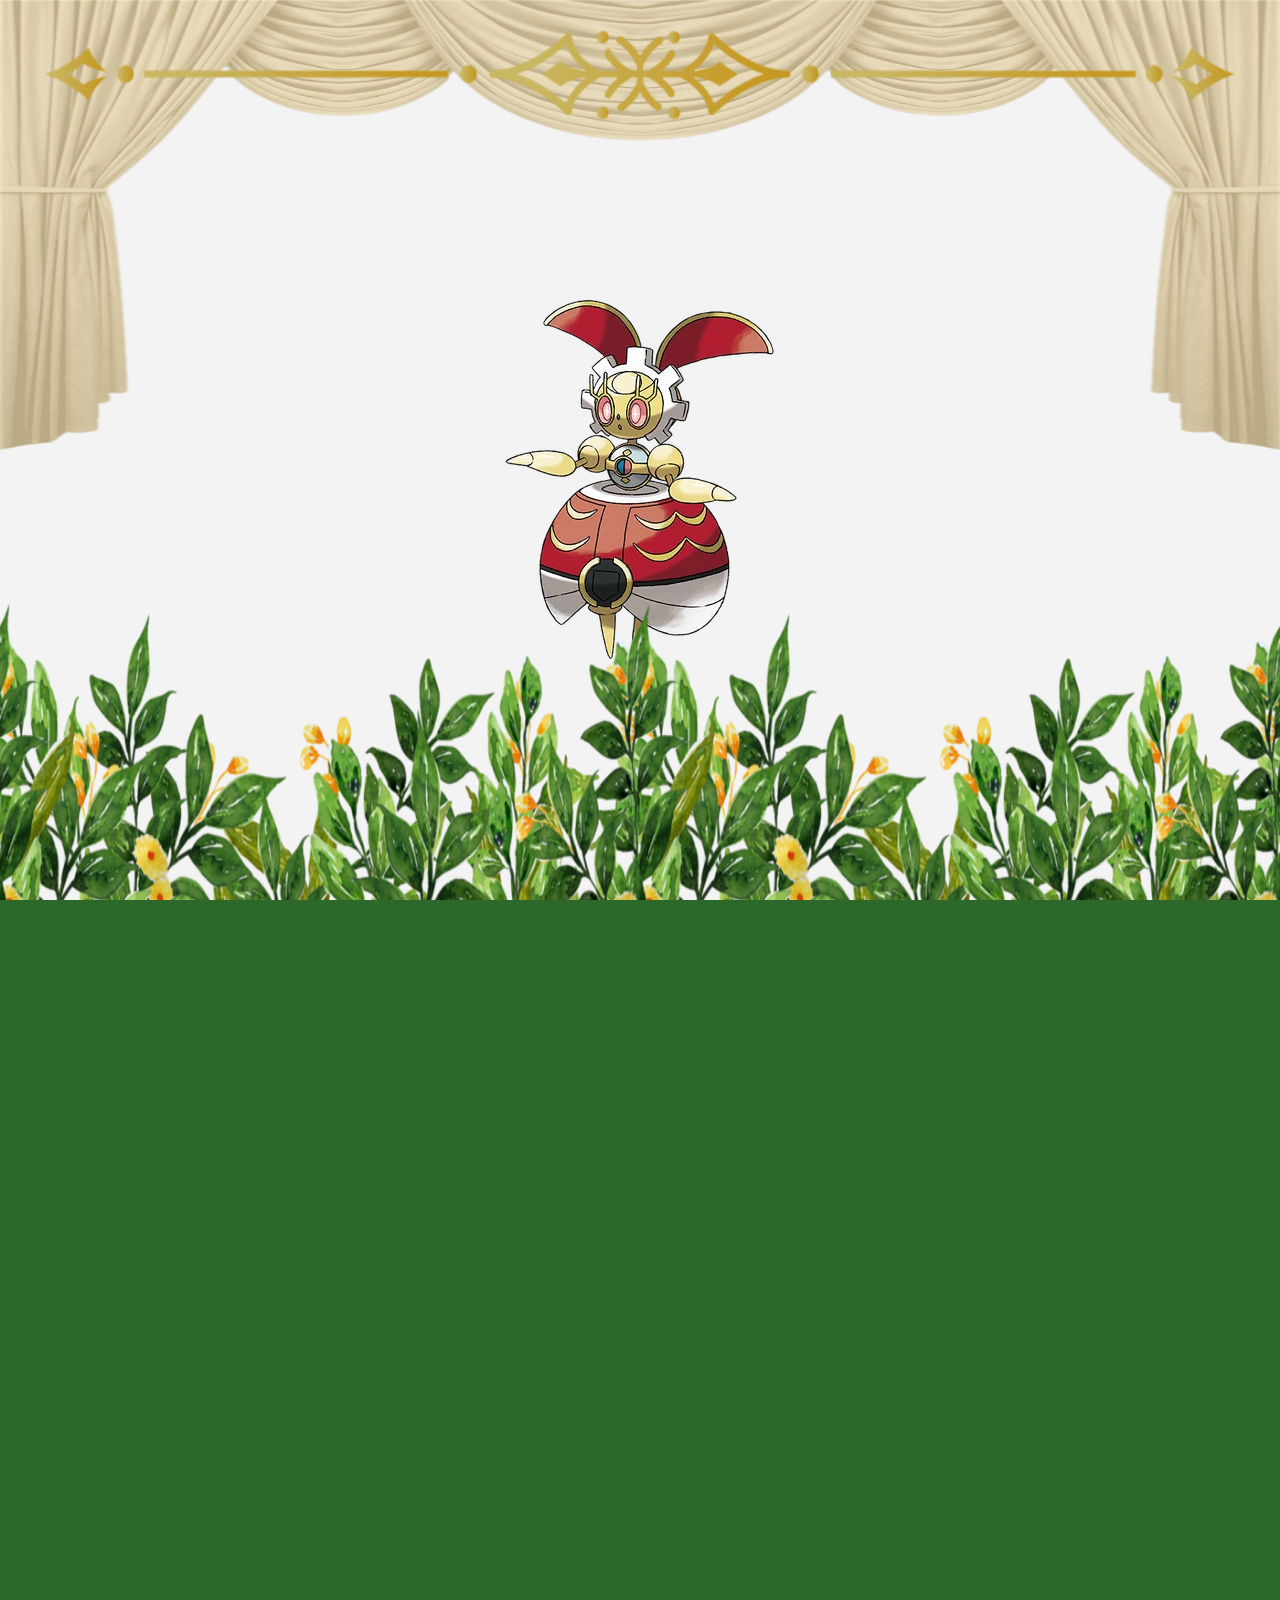
==== index.html @ a0d3b62e "Add files via upload" ====
<!DOCTYPE html>
<html lang="es">
 
<head>
    <meta charset="UTF-8">
    <meta name="viewport" content="width=device-width, initial-scale=1.0">
    <title>Parallax</title>
    <style>
        body {
            margin: 0;
            background-color: #f3f3f3;
        }
 
        img {
            display: block;
            margin-left: auto;
            margin-right: auto;
        }
 
        #parallax-container {
            position: relative;
            height: 100vh;
            /* Ocupa el 100% de la altura de la ventana */
            overflow: hidden;
            /* Oculta el desbordamiento */
        }
 
        #layer1 {
            /*Debe de tenerlo cada imagen*/position: absolute;
            z-index: 1;
            /* El más bajo el del fondo*/
            background-image: url('ImG/Garden.webp');
            top: 0;
            left: 0;
            width: 100%;
            height: 100%;
            background-size: cover;
            background-position: center;
            background-repeat: no-repeat;
        }
 
       
        #layer2 {
            position: absolute;
            /*Debe de tenerlo cada imagen para ver el órden de las capas*/z-index: 3;
            /* Medio */
            top: 0;
            margin-top: 300px;
            left: 0;
            width: 100%;
            height: 100%;
        }
 
       
        #layer3 {
            position: absolute;
            /* El más alto */
            z-index: 4;
            top: 0;
            left: 0;
            width: 100%;
            height: 100%;
        }
 
       
        #layer4 {
            position: absolute;
            z-index: 5;
            /* El más alto */
            margin-top: -150px;
            top: 0;
            left: 0;
            width: 100%;
            height: 100%;
        }

        #layer5 {
            position: absolute;
            /* El más bajo */
            z-index: 6;
            margin-top: 500px;
            top: 100px;
            left: 0;
            width: 100%;
            height: 100%;
        }
 
        .completo {
            width: 100%;
            height: 50%;
        }
 
        /* --- Contenido (Debajo del Parallax) --- */
        .contenido {
            padding: 50px 20px;
            background-color: #2c6829;
            text-align: center;
            min-height: 1000px;
        }
    </style>
</head>
 
<body>
 
    <div id="parallax-container">
 
        <div id="layer1"></div>
 
        <div id="layer2">
            <img src="Img/Magearna_Original_Forme.webp">
        </div>
 
        <div id="layer3">
            <img class="completo" src="Img/8ac13583852c88b4490f2cc6f56d65aa.png">
        </div>
 
        <div id="layer4">
            <img class="completo" src="Img/gold-frame-page-divider-free-png.webp">
        </div>

        <div id="layer5">
            <img class="completo" src="Img/botanical-leaf-and-flower-watercolor-frame-border-png.png">
        </div>
 
    </div>
 
    <section class="contenido">
       
    </section>
 
    <script>
       
        document.addEventListener('DOMContentLoaded', function () {
           
            const container = document.getElementById('parallax-container');
            const layer1 = document.getElementById('layer1');
            const layer2 = document.getElementById('layer2');
            const layer3 = document.getElementById('layer3');
            const layer4 = document.getElementById('layer4');
            const layer5 = document.getElementById('layer5');
 
            //Definimos las velocidades de desplazamiento
            const speed1 = -0.1; // El fondo se mueve más rápido
            const speed2 = 0.2;
            const speed3 = -0.8; // El frente se mueve más lento
            const speed4 = -0.8; // El frente se mueve más lento
            const speed5 = 0.2; // El frente se mueve más lento
 
             function updateParallax() {
                // Es para que obtengamos la posición de scroll del elemento contenedor (respecto al top de la ventana)
                const scrollOffset = container.getBoundingClientRect().top;
 
                // Multiplicamos el desplazamiento por la velocidad de cada capa
 
                layer1.style.transform = `translate3d(0, ${scrollOffset * speed1}px, 0)`;
 
                layer2.style.transform = `translate3d(0, ${scrollOffset * speed2}px, 0)`;
 
                layer3.style.transform = `translate3d(0, ${scrollOffset * speed3}px, 0)`;
 
                layer4.style.transform = `translate3d(0, ${scrollOffset * speed4}px, 0)`;

                layer5.style.transform = `translate3d(0, ${scrollOffset * speed5}px, 0)`;
 
            }
 
            //Agregamos el listener para el evento
           window.addEventListener('scroll', updateParallax);
 
           
            updateParallax();
        });
    </script>
</body>
 
</html>
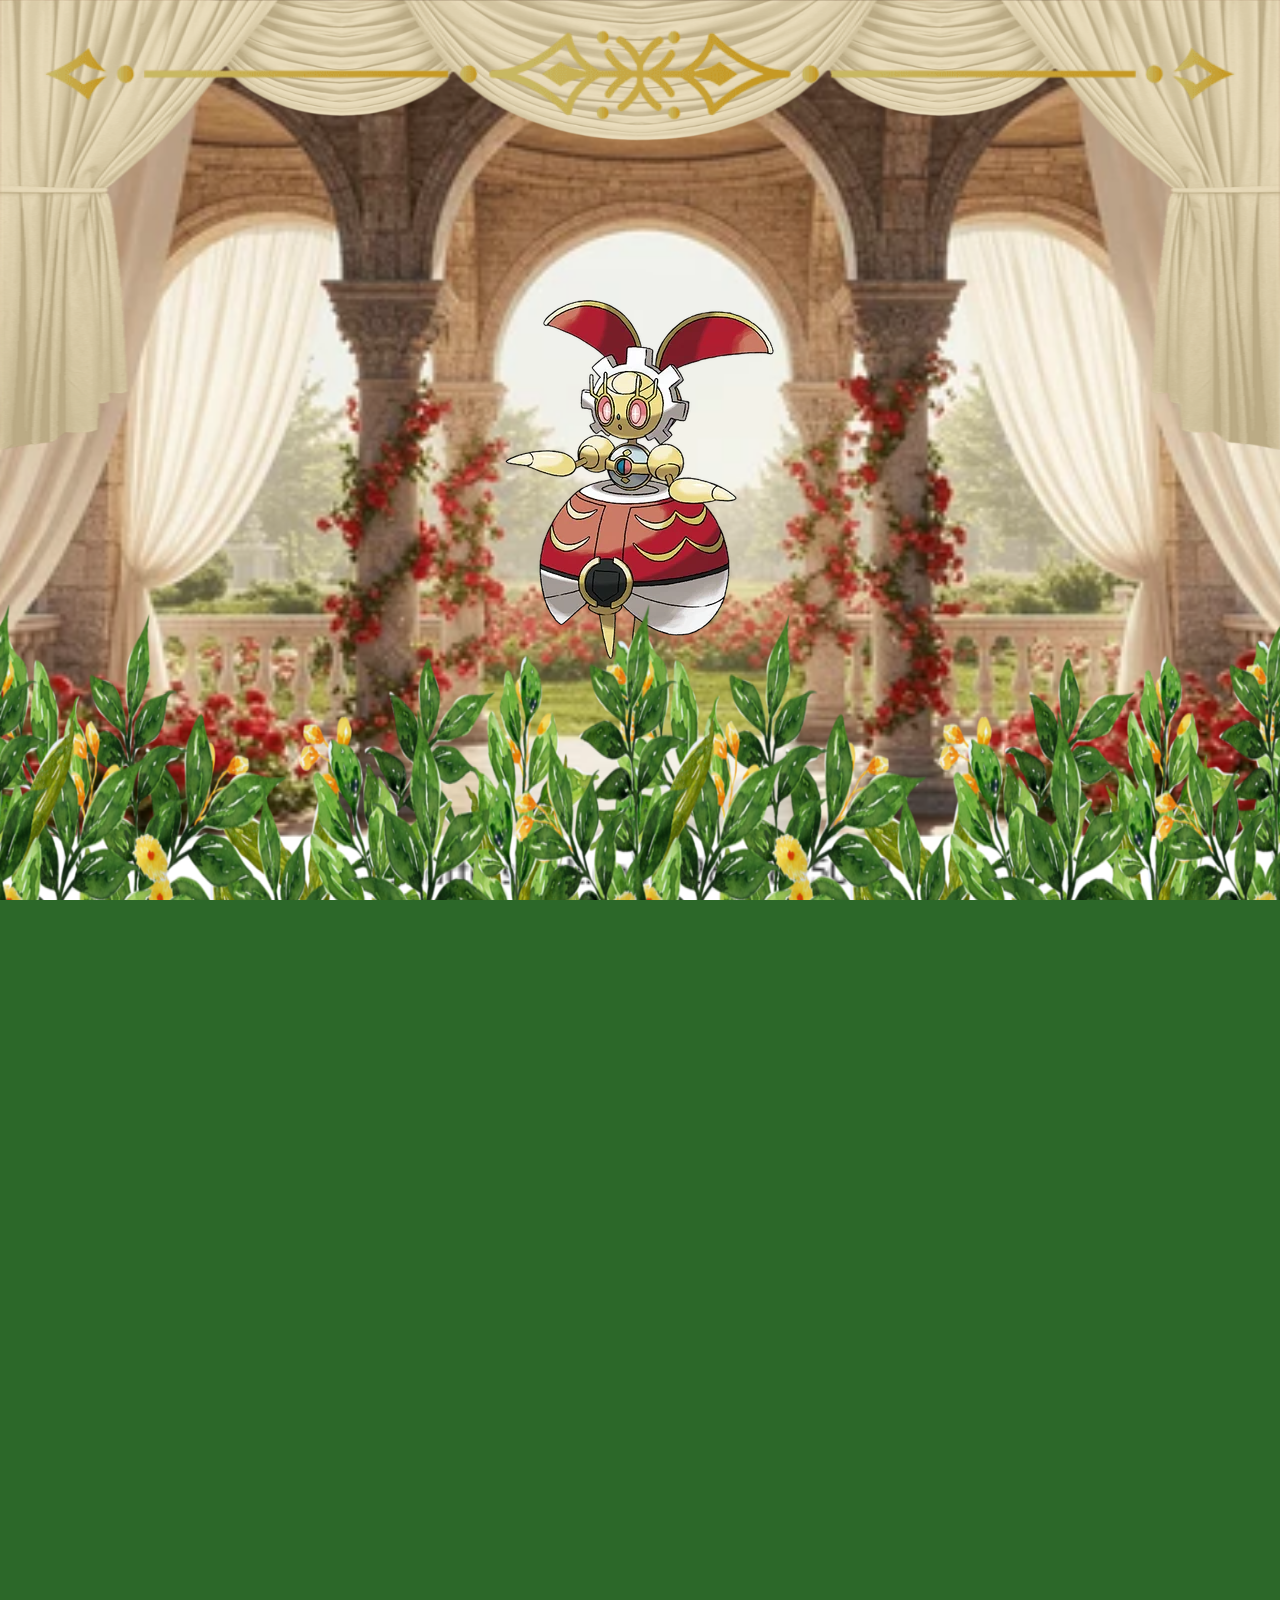
==== commit 0d34a5ac: "Add files via upload" ====
--- a/index.html
+++ b/index.html
@@ -29,7 +29,7 @@
             /*Debe de tenerlo cada imagen*/position: absolute;
             z-index: 1;
             /* El más bajo el del fondo*/
-            background-image: url('ImG/Garden.webp');
+            background-image: url('Img/Garden.webp');
             top: 0;
             left: 0;
             width: 100%;
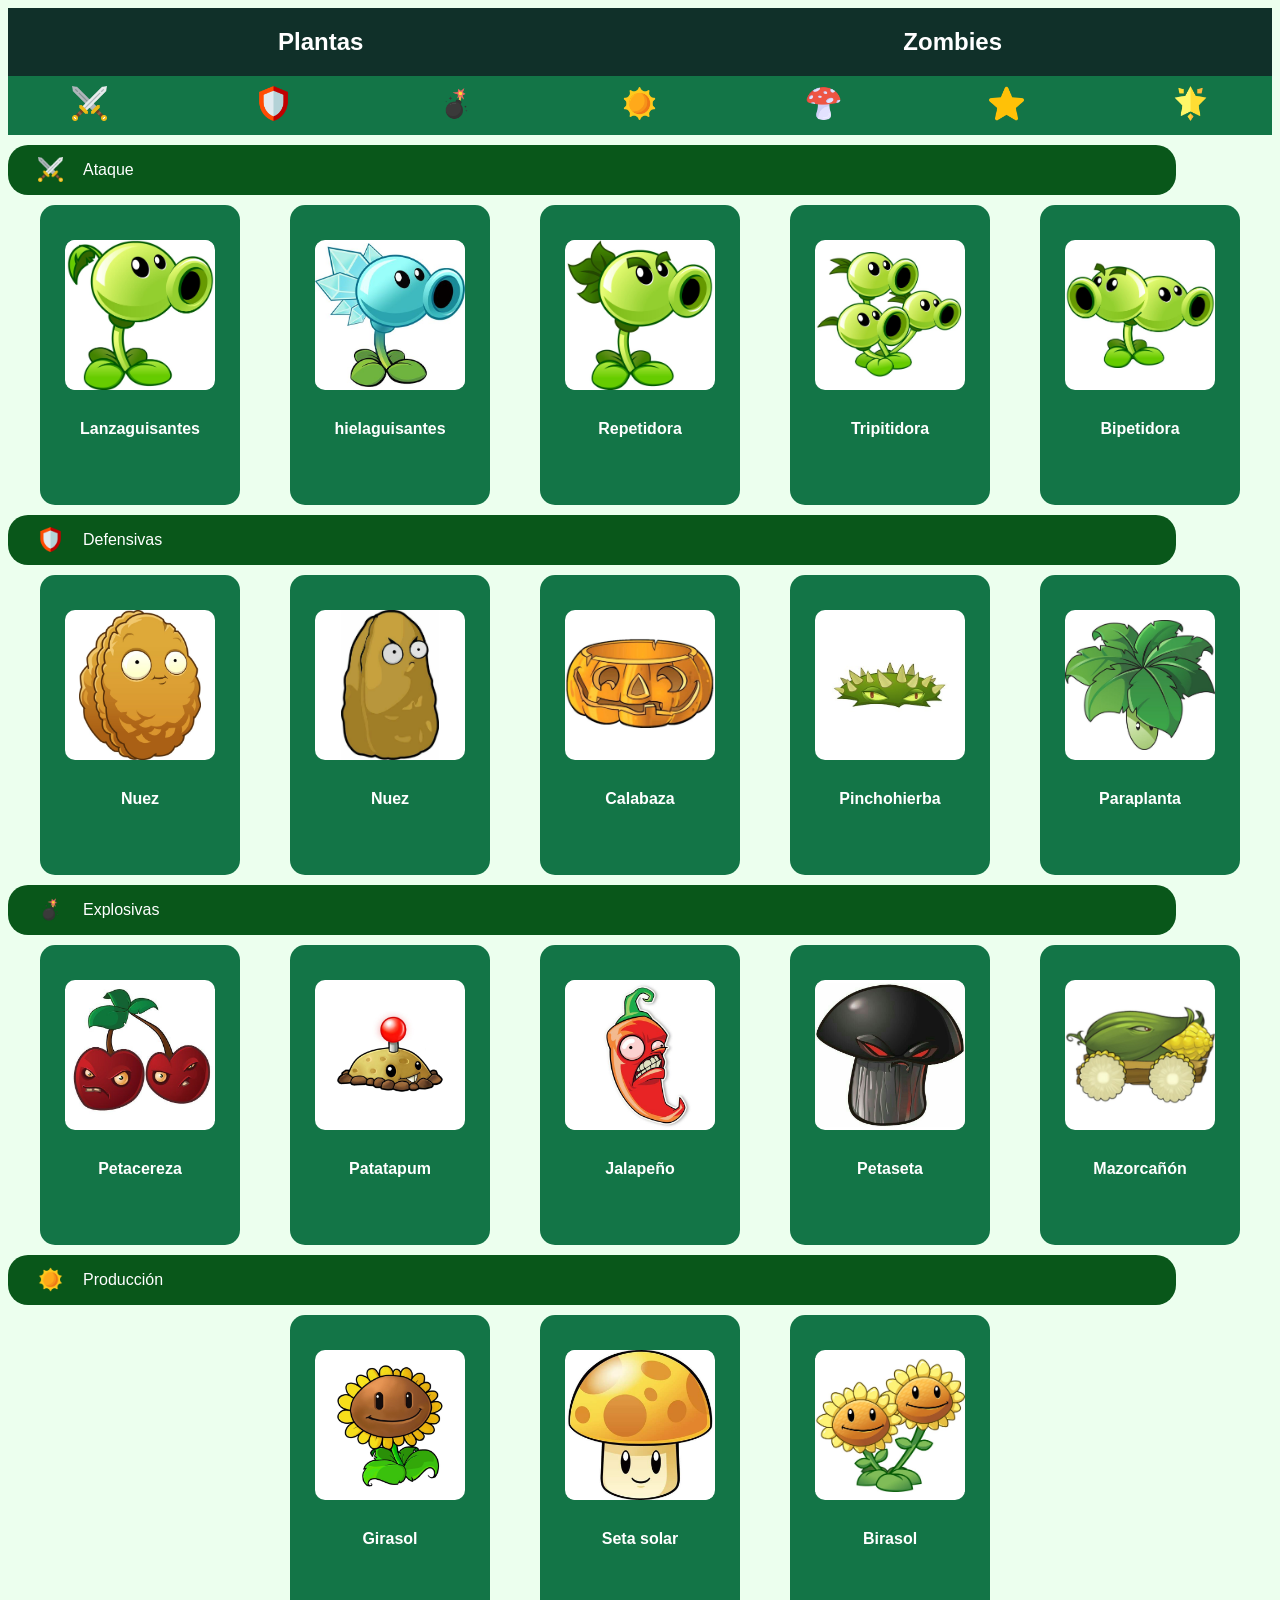
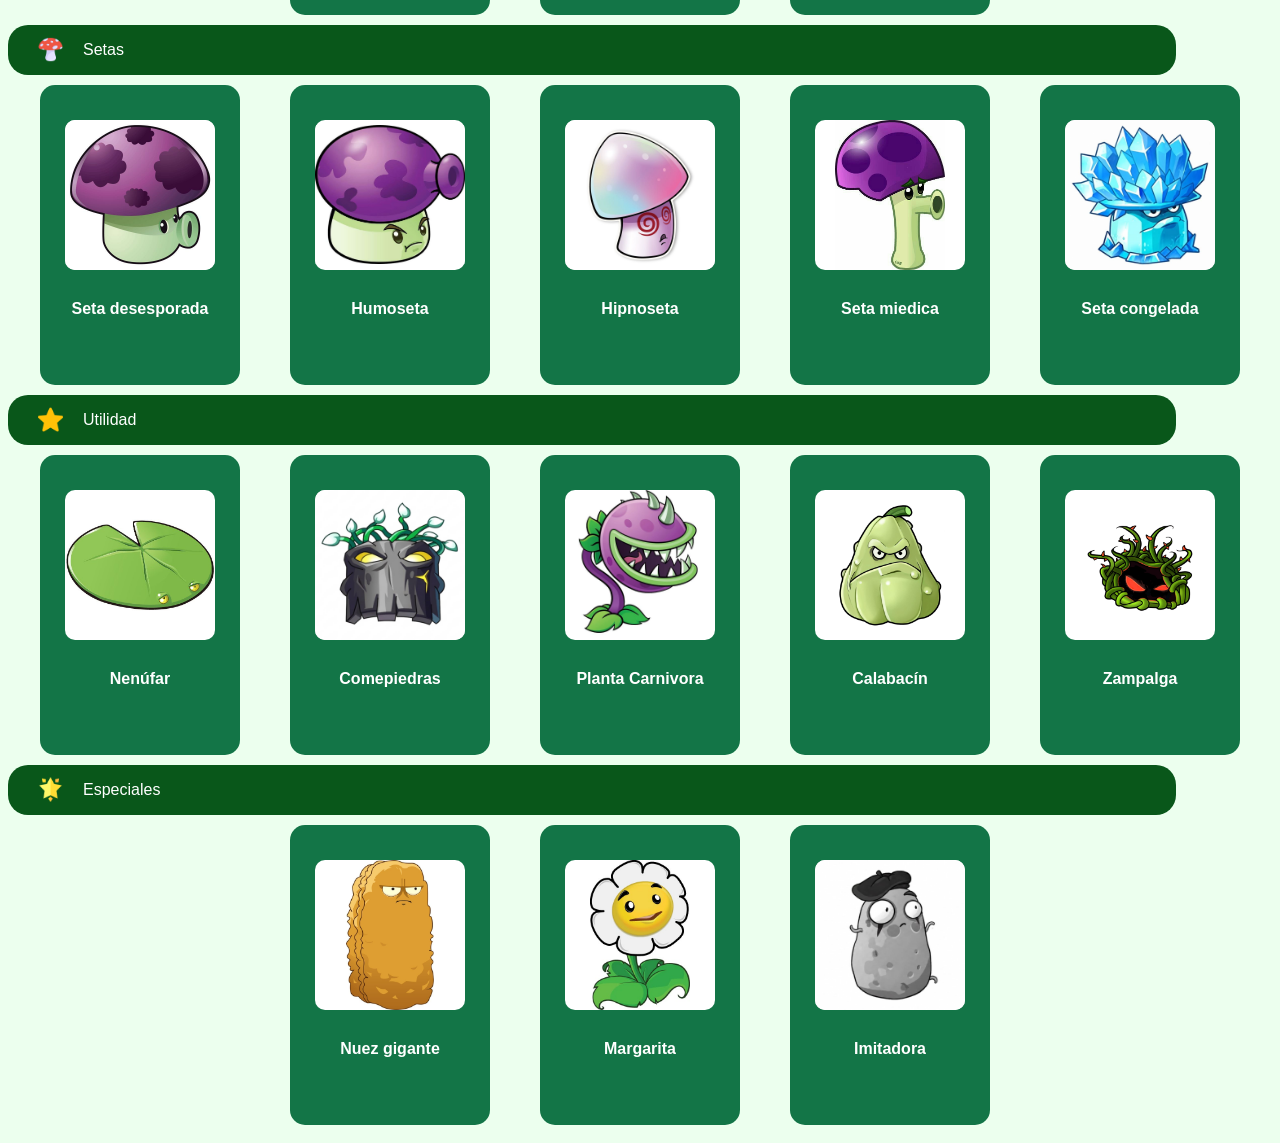
==== commit 3bdc9a98: "Add files via upload" ====
--- a/index.html
+++ b/index.html
@@ -1,176 +1,226 @@
+
 <!DOCTYPE html>
-<html lang="es">
- 
+<html lang="en">
 <head>
     <meta charset="UTF-8">
     <meta name="viewport" content="width=device-width, initial-scale=1.0">
-    <title>Parallax</title>
-    <style>
-        body {
-            margin: 0;
-            background-color: #f3f3f3;
-        }
- 
-        img {
-            display: block;
-            margin-left: auto;
-            margin-right: auto;
-        }
- 
-        #parallax-container {
-            position: relative;
-            height: 100vh;
-            /* Ocupa el 100% de la altura de la ventana */
-            overflow: hidden;
-            /* Oculta el desbordamiento */
-        }
- 
-        #layer1 {
-            /*Debe de tenerlo cada imagen*/position: absolute;
-            z-index: 1;
-            /* El más bajo el del fondo*/
-            background-image: url('Img/Garden.webp');
-            top: 0;
-            left: 0;
-            width: 100%;
-            height: 100%;
-            background-size: cover;
-            background-position: center;
-            background-repeat: no-repeat;
-        }
- 
-       
-        #layer2 {
-            position: absolute;
-            /*Debe de tenerlo cada imagen para ver el órden de las capas*/z-index: 3;
-            /* Medio */
-            top: 0;
-            margin-top: 300px;
-            left: 0;
-            width: 100%;
-            height: 100%;
-        }
- 
-       
-        #layer3 {
-            position: absolute;
-            /* El más alto */
-            z-index: 4;
-            top: 0;
-            left: 0;
-            width: 100%;
-            height: 100%;
-        }
- 
-       
-        #layer4 {
-            position: absolute;
-            z-index: 5;
-            /* El más alto */
-            margin-top: -150px;
-            top: 0;
-            left: 0;
-            width: 100%;
-            height: 100%;
-        }
-
-        #layer5 {
-            position: absolute;
-            /* El más bajo */
-            z-index: 6;
-            margin-top: 500px;
-            top: 100px;
-            left: 0;
-            width: 100%;
-            height: 100%;
-        }
- 
-        .completo {
-            width: 100%;
-            height: 50%;
-        }
- 
-        /* --- Contenido (Debajo del Parallax) --- */
-        .contenido {
-            padding: 50px 20px;
-            background-color: #2c6829;
-            text-align: center;
-            min-height: 1000px;
-        }
-    </style>
+    <link rel="stylesheet" href="style.css">
+    <title>plantas</title>
 </head>
- 
 <body>
- 
-    <div id="parallax-container">
- 
-        <div id="layer1"></div>
- 
-        <div id="layer2">
-            <img src="Img/Magearna_Original_Forme.webp">
-        </div>
- 
-        <div id="layer3">
-            <img class="completo" src="Img/8ac13583852c88b4490f2cc6f56d65aa.png">
-        </div>
- 
-        <div id="layer4">
-            <img class="completo" src="Img/gold-frame-page-divider-free-png.webp">
-        </div>
-
-        <div id="layer5">
-            <img class="completo" src="Img/botanical-leaf-and-flower-watercolor-frame-border-png.png">
-        </div>
- 
-    </div>
- 
-    <section class="contenido">
-       
-    </section>
- 
-    <script>
-       
-        document.addEventListener('DOMContentLoaded', function () {
-           
-            const container = document.getElementById('parallax-container');
-            const layer1 = document.getElementById('layer1');
-            const layer2 = document.getElementById('layer2');
-            const layer3 = document.getElementById('layer3');
-            const layer4 = document.getElementById('layer4');
-            const layer5 = document.getElementById('layer5');
- 
-            //Definimos las velocidades de desplazamiento
-            const speed1 = -0.1; // El fondo se mueve más rápido
-            const speed2 = 0.2;
-            const speed3 = -0.8; // El frente se mueve más lento
-            const speed4 = -0.8; // El frente se mueve más lento
-            const speed5 = 0.2; // El frente se mueve más lento
- 
-             function updateParallax() {
-                // Es para que obtengamos la posición de scroll del elemento contenedor (respecto al top de la ventana)
-                const scrollOffset = container.getBoundingClientRect().top;
- 
-                // Multiplicamos el desplazamiento por la velocidad de cada capa
- 
-                layer1.style.transform = `translate3d(0, ${scrollOffset * speed1}px, 0)`;
- 
-                layer2.style.transform = `translate3d(0, ${scrollOffset * speed2}px, 0)`;
- 
-                layer3.style.transform = `translate3d(0, ${scrollOffset * speed3}px, 0)`;
- 
-                layer4.style.transform = `translate3d(0, ${scrollOffset * speed4}px, 0)`;
-
-                layer5.style.transform = `translate3d(0, ${scrollOffset * speed5}px, 0)`;
- 
-            }
- 
-            //Agregamos el listener para el evento
-           window.addEventListener('scroll', updateParallax);
- 
-           
-            updateParallax();
-        });
-    </script>
+    
+    <main>
+        <div class="selector">
+            <a href="index.html"><h2>Plantas</h2> </a>
+            <a href="zombies.html"><h2>Zombies</h2></a>
+        </div>
+
+        <!-- Filtros -->
+        <div class="categorias">
+            <a href="#Ataque"><img src="/imagenes/iconos/espadas.png" alt="Ataque"></a>
+            <a href="#Defensivas"><img src="/imagenes/iconos/escudo.png" alt="Defensivas"></a>
+            <a href="#Explosivas"><img src="/imagenes/iconos/bomba.png" alt="Explosivas"></a>
+            <a href="#Produccion"><img src="/imagenes/iconos/sol.png" alt="Producción"></a>
+            <a href="#Setas"><img src="/imagenes/iconos/seta.png" alt="Setas"></a>
+            <a href="#Utilidad"><img src="/imagenes/iconos/estrella.png" alt="Utilidad"></a>
+            <a href="#Especiales"><img src="/imagenes/iconos/especiales.png" alt="Especiales"></a>
+        </div>
+
+        <div id="Ataque" class="encabezado">
+            <img src="/imagenes/iconos/espadas.png" alt="Ataque">
+            <p>Ataque</p>
+        </div>
+
+        <div class="contenedor-tarjetas">
+            <div class="tarjetas">
+                <article>
+                    <img src="/imagenes/Lanzaguisantes.jpg" alt="Lanzaguisantes">
+                    <h4>Lanzaguisantes</h4>
+                </article>
+                <article>
+                    <img src="/imagenes/Hielaguisantes.jpg" alt="">
+                    <h4>hielaguisantes</h4>
+                </article>
+                <article>
+                    <img src="/imagenes/Repetidora.jpg" alt="">
+                    <h4>Repetidora</h4>
+                </article>
+                <article>
+                    <img src="/imagenes/Tripitidora.jpg" alt="">
+                    <h4>Tripitidora</h4>
+                </article>
+                <article>
+                    <img src="/imagenes/Bipetidora.jpg" alt="">
+                    <h4>Bipetidora</h4>
+                </article>
+            </div>
+        </div>
+
+        <div id="Defensivas" class="encabezado">
+            <img src="/imagenes/iconos/escudo.png" alt="Defensa">
+            <p>Defensivas</p>
+        </div>
+
+        <div class="contenedor-tarjetas">
+            <div class="tarjetas">
+                <article>
+                    <img src="/imagenes/nuez.jpg" alt="Nuez">
+                    <h4>Nuez</h4>
+                </article>
+                <article>
+                    <img src="/imagenes/nuez-cascarabias.jpg" alt="Nuez Cáscara-rabias">
+                    <h4>Nuez</h4>
+                </article>
+                <article>
+                    <img src="/imagenes/calabaza.jpg" alt="Calabaza">
+                    <h4>Calabaza</h4>
+                </article>
+                <article>
+                    <img src="/imagenes/Pinchohierba.jpg" alt="Pinchohierba">
+                    <h4>Pinchohierba</h4>
+                </article>
+                <article>
+                    <img src="/imagenes/Paraplanta.jpg" alt="Paraplanta">
+                    <h4>Paraplanta</h4>
+                </article>
+            </div>
+        </div>
+
+        <div id="Explosivas" class="encabezado">
+            <img src="/imagenes/iconos/bomba.png" alt="Explosivas">
+            <p>Explosivas</p>
+        </div>
+
+        <div class="contenedor-tarjetas">
+            <div class="tarjetas">
+                <article>
+                    <img src="/imagenes/petacereza.jpg" alt="Petacereza">
+                    <h4>Petacereza</h4>
+                </article>
+                <article>
+                    <img src="/imagenes/patatapum.jpg" alt="Patatapum">
+                    <h4>Patatapum</h4>
+                </article>
+                <article>
+                    <img src="/imagenes/Jalapeño.jpg" alt="Jalapeño">
+                    <h4>Jalapeño</h4>
+                </article>
+                <article>
+                    <img src="/imagenes/petaseta.jpg" alt="Petaseta">
+                    <h4>Petaseta</h4>
+                </article>
+                <article>
+                    <img src="/imagenes/mazorcañon.jpg" alt="Mazorcañón">
+                    <h4>Mazorcañón</h4>
+                </article>
+            </div>
+        </div>
+
+        <div id="Produccion" class="encabezado">
+            <img src="/imagenes/iconos/sol.png" alt="Produccion">
+            <p>Producción</p>
+        </div>
+
+        <div class="contenedor-tarjetas">
+            <div class="tarjetas">
+                <article>
+                    <img src="/imagenes/Girasol.jpg" alt="Girasol">
+                    <h4>Girasol</h4>
+                </article>
+                <article>
+                    <img src="/imagenes/Seta solar.jpg" alt="Seta solar">
+                    <h4>Seta solar</h4>
+                </article>
+                <article>
+                    <img src="/imagenes/Birasol.jpg" alt="Birasol">
+                    <h4>Birasol</h4>
+                </article>
+            </div>
+        </div>
+
+        <div id="Setas" class="encabezado">
+            <img src="/imagenes/iconos/seta.png" alt="Setas">
+            <p>Setas</p>
+        </div>
+
+        <div class="contenedor-tarjetas">
+            <div class="tarjetas">
+                <article>
+                    <img src="/imagenes/setas/Seta desesporada.jpg" alt="Seta desesporada">
+                    <h4>Seta desesporada</h4>
+                </article>
+                <article>
+                    <img src="/imagenes/setas/humoseta.jpg" alt="Humoseta">
+                    <h4>Humoseta</h4>
+                </article>
+                <article>
+                    <img src="/imagenes/setas/hipnoseta.jpg" alt="Hipnoseta">
+                    <h4>Hipnoseta</h4>
+                </article>
+                <article>
+                    <img src="/imagenes/setas/seta miedica.jpg" alt="Seta miedica">
+                    <h4>Seta miedica</h4>
+                </article>
+                <article>
+                    <img src="/imagenes/setas/seta congelada.jpg" alt="Seta congelada">
+                    <h4>Seta congelada</h4>
+                </article>
+            </div>
+        </div>
+
+        <div id="Utilidad" class="encabezado">
+            <img src="/imagenes/iconos/estrella.png" alt="Utilidad">
+            <p>Utilidad</p>
+        </div>
+
+        <div class="contenedor-tarjetas">
+            <div class="tarjetas">
+                <article>
+                    <img src="/imagenes/Utilidad/Nenufar.jpg" alt="Nenúfar">
+                    <h4>Nenúfar</h4>
+                </article>
+                <article>
+                    <img src="/imagenes/Utilidad/Comepiedras.jpg" alt="Comepiedras">
+                    <h4>Comepiedras</h4>
+                </article>
+                <article>
+                    <img src="/imagenes/Utilidad/Planta carnívora_.jpg" alt="Planta carnivora">
+                    <h4>Planta Carnivora</h4>
+                </article>
+                <article>
+                    <img src="/imagenes/Utilidad/Calabacin.jpg" alt="Calabacín">
+                    <h4>Calabacín</h4>
+                </article>
+                <article>
+                    <img src="/imagenes/Utilidad/Zampalga.jpg" alt="Zampalga">
+                    <h4>Zampalga</h4>
+                </article>
+            </div>
+        </div>
+
+        <div id="Especiales" class="encabezado">
+            <img src="/imagenes/iconos/especiales.png" alt="Especiales">
+            <p>Especiales</p>
+        </div>
+
+        <div class="contenedor-tarjetas">
+            <div class="tarjetas">
+                <article>
+                    <img src="/imagenes/Especiales/Nuez Gigante.jpg" alt="Nuez gigante">
+                    <h4>Nuez gigante</h4>
+                </article>
+                <article>
+                    <img src="/imagenes/Especiales/Margarita.jpg" alt="Margarita">
+                    <h4>Margarita</h4>
+                </article>
+                <article>
+                    <img src="/imagenes/Especiales/Imitadora.jpg" alt="Imitadora">
+                    <h4>Imitadora</h4>
+                </article>
+            </div>
+        </div>
+
+    </main>
+    
 </body>
- 
-</html>+</html>
--- a/style.css
+++ b/style.css
@@ -0,0 +1,88 @@
+html {
+    scroll-behavior: smooth;
+}
+
+body {
+    background-color: #ecffee;
+    font-family: 'Segoe UI', Tahoma, Geneva, Verdana, sans-serif;
+}
+
+.selector {
+    background-color: #103029;
+    display: flex;
+    justify-content: space-around;
+    cursor: pointer;
+}
+
+.selector a {
+    text-decoration: none;
+    color: white;
+}
+
+
+.categorias {
+    background-color: #137547;
+    display: flex;
+    justify-content: space-around;
+    align-items: center;
+    gap: 20px;
+    margin-bottom: 10px;
+    
+}
+
+.categorias img {
+    width: 35px;
+    padding: 10px;
+}
+
+.encabezado {
+    background-color: #09571A;
+    color: white;
+    display: flex;
+    align-items: center;
+    width: 90%;
+    border-radius: 20px;
+    padding-left: 30px;
+    
+}
+
+.encabezado img {
+    width: 25px;
+    margin-right: 20px;
+}
+
+.tarjetas {
+    display: flex;
+    align-items: center;
+    justify-content: center;
+    gap: 50px;
+}
+
+.tarjetas article {
+    background-color: #137547;
+    margin: 10px 0;
+    padding: 35px 25px 35px 25px;
+    display: flex;
+    flex-direction: column;
+    align-items: center;
+    gap: 10px;
+    border-radius: 15px;
+    width: 150px;
+    height: 230px;
+
+}
+
+.tarjetas img {
+    width: 150px;
+    height: 150px;
+    background-color: white;
+    object-fit: contain;
+    border-radius: 10px;
+}
+
+.tarjetas h4 {
+    color: white;
+    text-align: center;
+    margin: 0;
+    margin-top: 20px;
+}
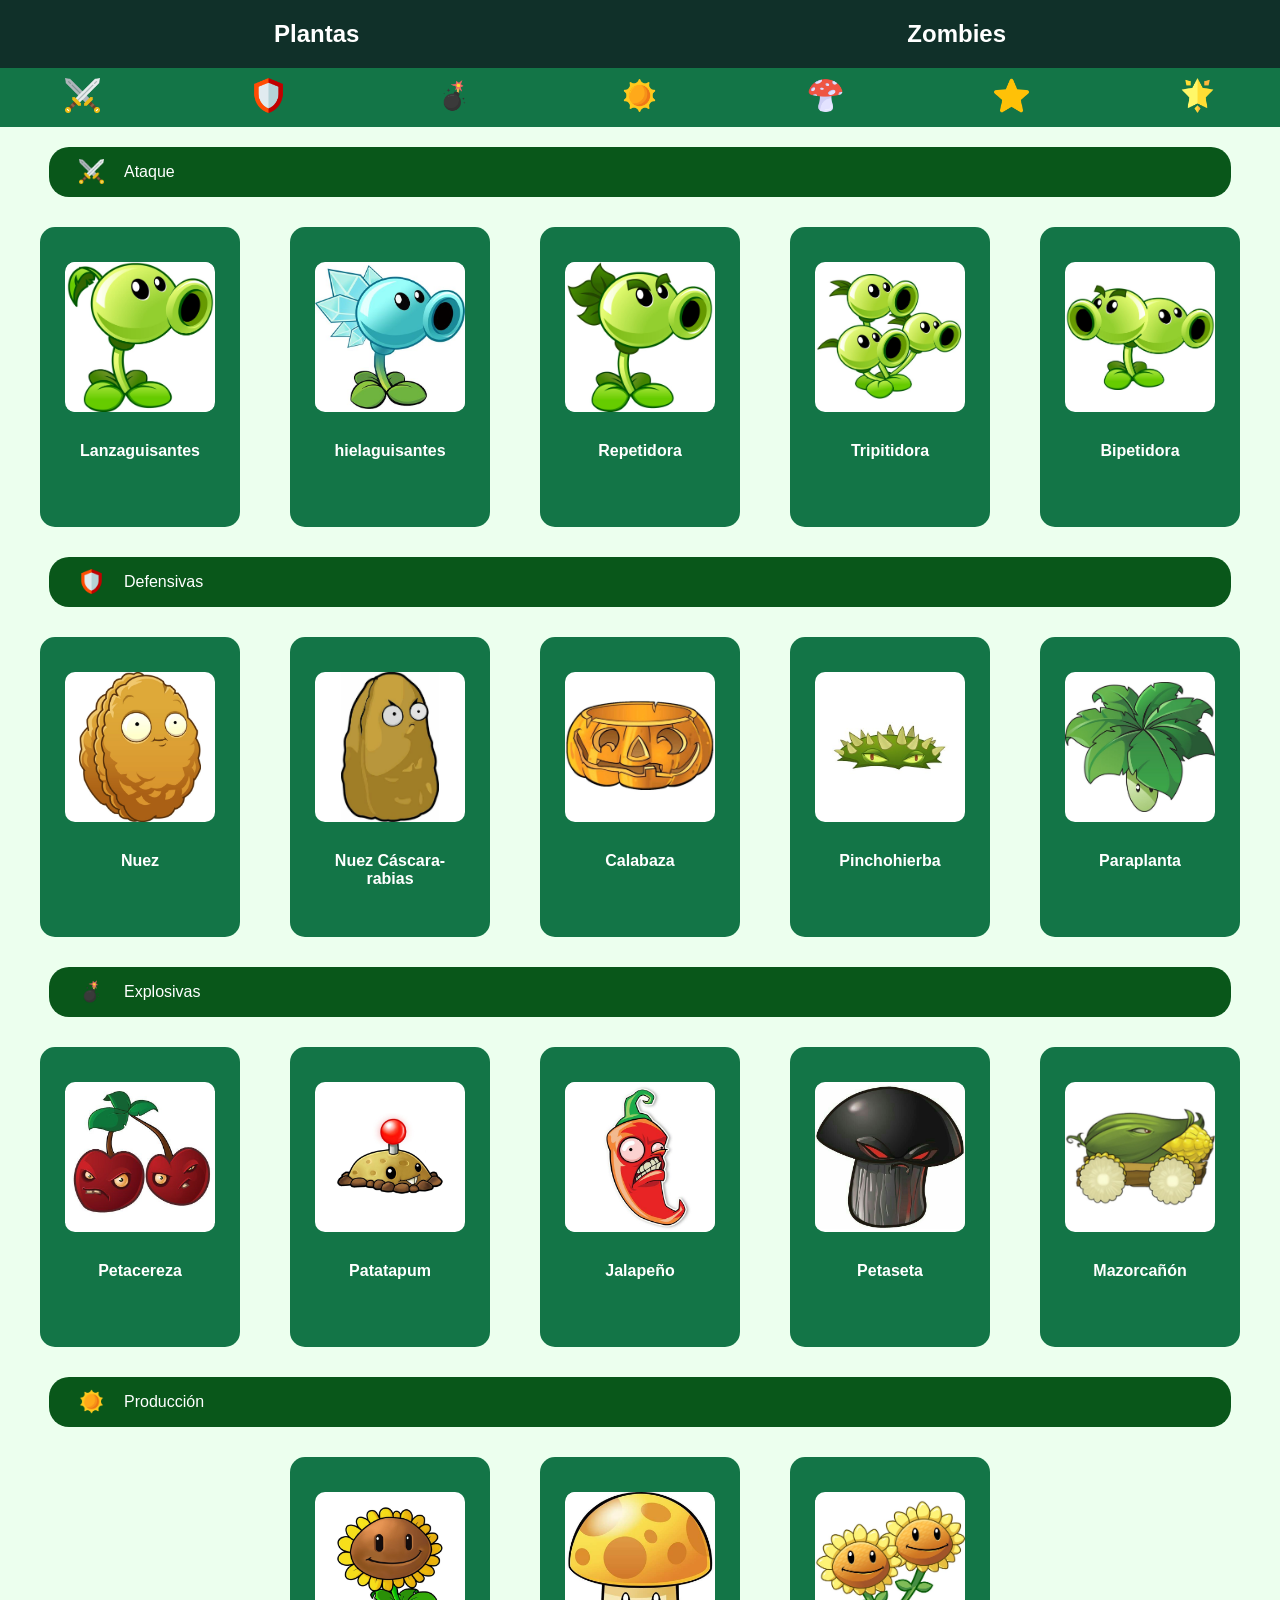
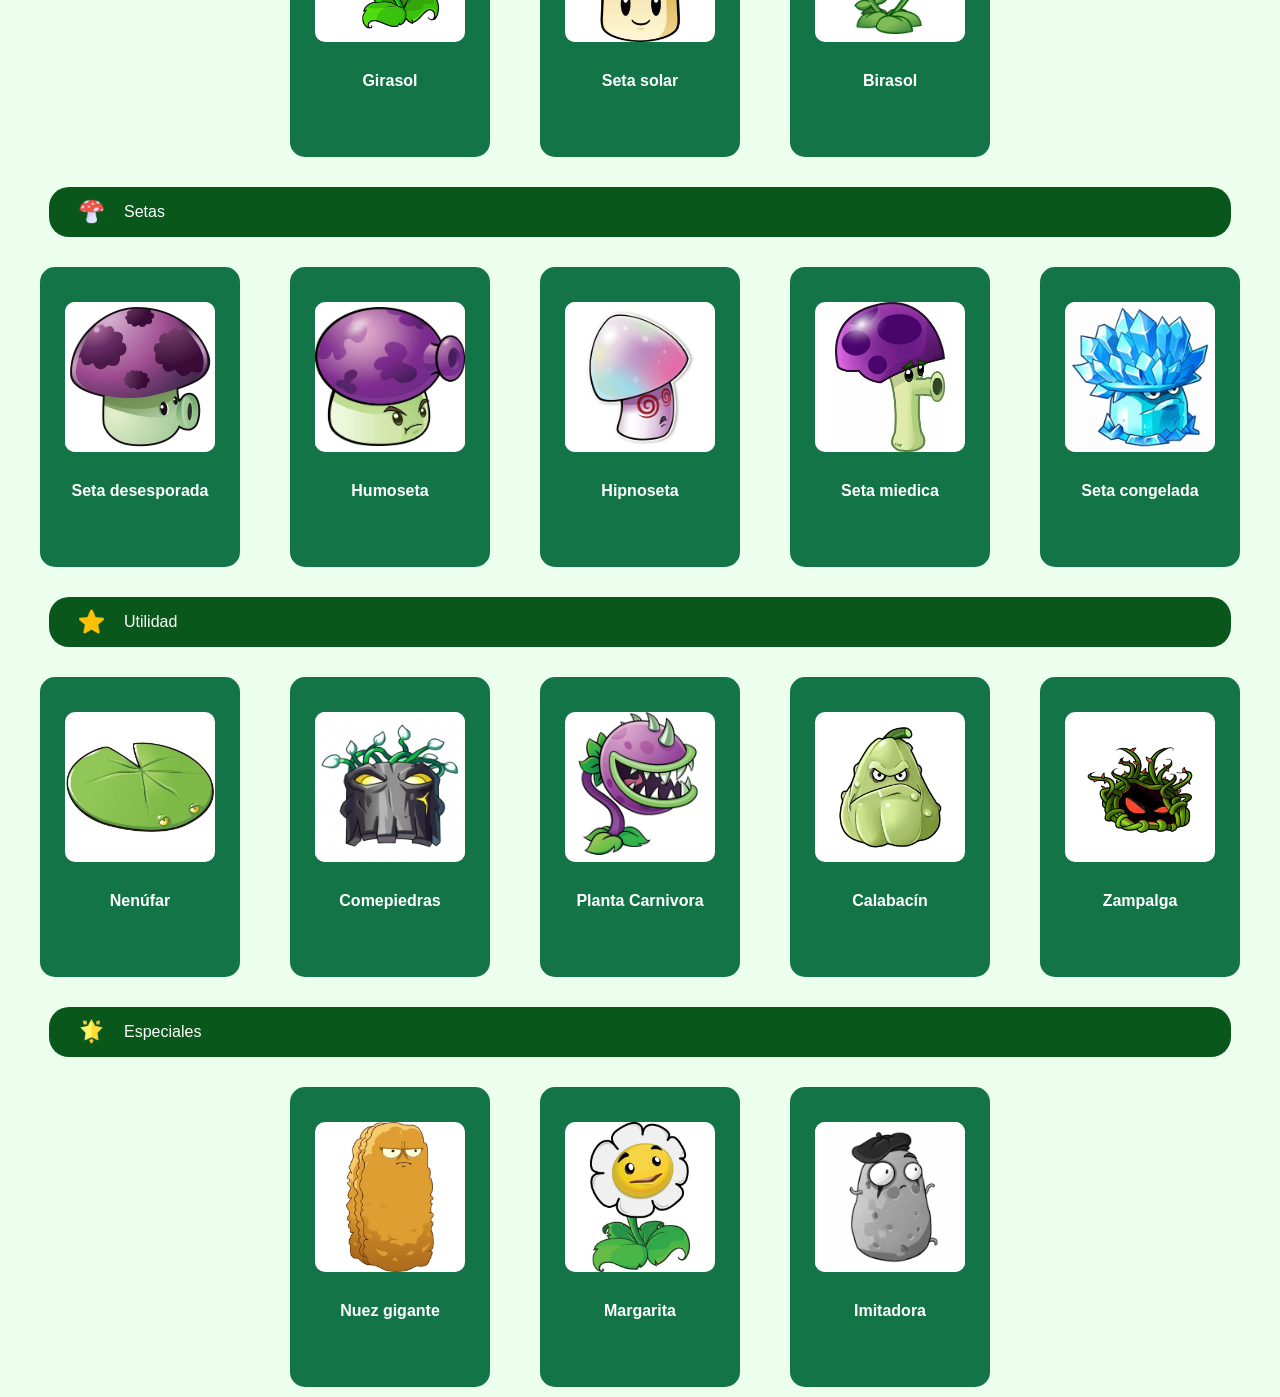
==== commit 95aa4782: "Add files via upload" ====
--- a/index.html
+++ b/index.html
@@ -17,17 +17,17 @@
 
         <!-- Filtros -->
         <div class="categorias">
-            <a href="#Ataque"><img src="/imagenes/iconos/espadas.png" alt="Ataque"></a>
-            <a href="#Defensivas"><img src="/imagenes/iconos/escudo.png" alt="Defensivas"></a>
-            <a href="#Explosivas"><img src="/imagenes/iconos/bomba.png" alt="Explosivas"></a>
-            <a href="#Produccion"><img src="/imagenes/iconos/sol.png" alt="Producción"></a>
-            <a href="#Setas"><img src="/imagenes/iconos/seta.png" alt="Setas"></a>
-            <a href="#Utilidad"><img src="/imagenes/iconos/estrella.png" alt="Utilidad"></a>
-            <a href="#Especiales"><img src="/imagenes/iconos/especiales.png" alt="Especiales"></a>
+            <a href="#Ataque"><img src="/imagenes/espadas.png" alt="Ataque"></a>
+            <a href="#Defensivas"><img src="/imagenes/escudo.png" alt="Defensivas"></a>
+            <a href="#Explosivas"><img src="/imagenes/bomba.png" alt="Explosivas"></a>
+            <a href="#Produccion"><img src="/imagenes/sol.png" alt="Producción"></a>
+            <a href="#Setas"><img src="/imagenes/seta.png" alt="Setas"></a>
+            <a href="#Utilidad"><img src="/imagenes/estrella.png" alt="Utilidad"></a>
+            <a href="#Especiales"><img src="/imagenes/especiales.png" alt="Especiales"></a>
         </div>
 
         <div id="Ataque" class="encabezado">
-            <img src="/imagenes/iconos/espadas.png" alt="Ataque">
+            <img src="/imagenes/espadas.png" alt="Ataque">
             <p>Ataque</p>
         </div>
 
@@ -38,26 +38,26 @@
                     <h4>Lanzaguisantes</h4>
                 </article>
                 <article>
-                    <img src="/imagenes/Hielaguisantes.jpg" alt="">
+                    <img src="/imagenes/Hielaguisantes.jpg" alt="hielaguisantes">
                     <h4>hielaguisantes</h4>
                 </article>
                 <article>
-                    <img src="/imagenes/Repetidora.jpg" alt="">
+                    <img src="/imagenes/Repetidora.jpg" alt="Repetidora">
                     <h4>Repetidora</h4>
                 </article>
                 <article>
-                    <img src="/imagenes/Tripitidora.jpg" alt="">
+                    <img src="/imagenes/Tripitidora.jpg" alt="Tripitidora">
                     <h4>Tripitidora</h4>
                 </article>
                 <article>
-                    <img src="/imagenes/Bipetidora.jpg" alt="">
+                    <img src="/imagenes/Bipetidora.jpg" alt="Bipetidora">
                     <h4>Bipetidora</h4>
                 </article>
             </div>
         </div>
 
         <div id="Defensivas" class="encabezado">
-            <img src="/imagenes/iconos/escudo.png" alt="Defensa">
+            <img src="/imagenes/escudo.png" alt="Defensa">
             <p>Defensivas</p>
         </div>
 
@@ -69,7 +69,7 @@
                 </article>
                 <article>
                     <img src="/imagenes/nuez-cascarabias.jpg" alt="Nuez Cáscara-rabias">
-                    <h4>Nuez</h4>
+                    <h4>Nuez Cáscara-rabias</h4>
                 </article>
                 <article>
                     <img src="/imagenes/calabaza.jpg" alt="Calabaza">
@@ -87,7 +87,7 @@
         </div>
 
         <div id="Explosivas" class="encabezado">
-            <img src="/imagenes/iconos/bomba.png" alt="Explosivas">
+            <img src="/imagenes/bomba.png" alt="Explosivas">
             <p>Explosivas</p>
         </div>
 
@@ -117,7 +117,7 @@
         </div>
 
         <div id="Produccion" class="encabezado">
-            <img src="/imagenes/iconos/sol.png" alt="Produccion">
+            <img src="/imagenes/sol.png" alt="Produccion">
             <p>Producción</p>
         </div>
 
@@ -139,82 +139,82 @@
         </div>
 
         <div id="Setas" class="encabezado">
-            <img src="/imagenes/iconos/seta.png" alt="Setas">
+            <img src="/imagenes/seta.png" alt="Setas">
             <p>Setas</p>
         </div>
 
         <div class="contenedor-tarjetas">
             <div class="tarjetas">
                 <article>
-                    <img src="/imagenes/setas/Seta desesporada.jpg" alt="Seta desesporada">
+                    <img src="/imagenes/Seta desesporada.jpg" alt="Seta desesporada">
                     <h4>Seta desesporada</h4>
                 </article>
                 <article>
-                    <img src="/imagenes/setas/humoseta.jpg" alt="Humoseta">
+                    <img src="/imagenes/humoseta.jpg" alt="Humoseta">
                     <h4>Humoseta</h4>
                 </article>
                 <article>
-                    <img src="/imagenes/setas/hipnoseta.jpg" alt="Hipnoseta">
+                    <img src="/imagenes/hipnoseta.jpg" alt="Hipnoseta">
                     <h4>Hipnoseta</h4>
                 </article>
                 <article>
-                    <img src="/imagenes/setas/seta miedica.jpg" alt="Seta miedica">
+                    <img src="/imagenes/seta miedica.jpg" alt="Seta miedica">
                     <h4>Seta miedica</h4>
                 </article>
                 <article>
-                    <img src="/imagenes/setas/seta congelada.jpg" alt="Seta congelada">
+                    <img src="/imagenes/seta congelada.jpg" alt="Seta congelada">
                     <h4>Seta congelada</h4>
                 </article>
             </div>
         </div>
 
         <div id="Utilidad" class="encabezado">
-            <img src="/imagenes/iconos/estrella.png" alt="Utilidad">
+            <img src="/imagenes/estrella.png" alt="Utilidad">
             <p>Utilidad</p>
         </div>
 
         <div class="contenedor-tarjetas">
             <div class="tarjetas">
                 <article>
-                    <img src="/imagenes/Utilidad/Nenufar.jpg" alt="Nenúfar">
+                    <img src="/imagenes/Nenufar.jpg" alt="Nenúfar">
                     <h4>Nenúfar</h4>
                 </article>
                 <article>
-                    <img src="/imagenes/Utilidad/Comepiedras.jpg" alt="Comepiedras">
+                    <img src="/imagenes/Comepiedras.jpg" alt="Comepiedras">
                     <h4>Comepiedras</h4>
                 </article>
                 <article>
-                    <img src="/imagenes/Utilidad/Planta carnívora_.jpg" alt="Planta carnivora">
+                    <img src="/imagenes/Planta carnívora_.jpg" alt="Planta carnivora">
                     <h4>Planta Carnivora</h4>
                 </article>
                 <article>
-                    <img src="/imagenes/Utilidad/Calabacin.jpg" alt="Calabacín">
+                    <img src="/imagenes/Calabacin.jpg" alt="Calabacín">
                     <h4>Calabacín</h4>
                 </article>
                 <article>
-                    <img src="/imagenes/Utilidad/Zampalga.jpg" alt="Zampalga">
+                    <img src="/imagenes/Zampalga.jpg" alt="Zampalga">
                     <h4>Zampalga</h4>
                 </article>
             </div>
         </div>
 
         <div id="Especiales" class="encabezado">
-            <img src="/imagenes/iconos/especiales.png" alt="Especiales">
+            <img src="/imagenes/especiales.png" alt="Especiales">
             <p>Especiales</p>
         </div>
 
         <div class="contenedor-tarjetas">
             <div class="tarjetas">
                 <article>
-                    <img src="/imagenes/Especiales/Nuez Gigante.jpg" alt="Nuez gigante">
+                    <img src="/imagenes/Nuez Gigante.jpg" alt="Nuez gigante">
                     <h4>Nuez gigante</h4>
                 </article>
                 <article>
-                    <img src="/imagenes/Especiales/Margarita.jpg" alt="Margarita">
+                    <img src="/imagenes/Margarita.jpg" alt="Margarita">
                     <h4>Margarita</h4>
                 </article>
                 <article>
-                    <img src="/imagenes/Especiales/Imitadora.jpg" alt="Imitadora">
+                    <img src="/imagenes/Imitadora.jpg" alt="Imitadora">
                     <h4>Imitadora</h4>
                 </article>
             </div>
--- a/style.css
+++ b/style.css
@@ -1,3 +1,6 @@
+
+
+
 html {
     scroll-behavior: smooth;
 }
@@ -5,7 +8,10 @@
 body {
     background-color: #ecffee;
     font-family: 'Segoe UI', Tahoma, Geneva, Verdana, sans-serif;
-}
+    margin: 0;
+}
+
+
 
 .selector {
     background-color: #103029;
@@ -20,6 +26,7 @@
 }
 
 
+
 .categorias {
     background-color: #137547;
     display: flex;
@@ -27,7 +34,6 @@
     align-items: center;
     gap: 20px;
     margin-bottom: 10px;
-    
 }
 
 .categorias img {
@@ -35,6 +41,8 @@
     padding: 10px;
 }
 
+
+
 .encabezado {
     background-color: #09571A;
     color: white;
@@ -43,7 +51,7 @@
     width: 90%;
     border-radius: 20px;
     padding-left: 30px;
-    
+    margin: 20px auto;
 }
 
 .encabezado img {
@@ -51,6 +59,8 @@
     margin-right: 20px;
 }
 
+
+
 .tarjetas {
     display: flex;
     align-items: center;
@@ -61,7 +71,7 @@
 .tarjetas article {
     background-color: #137547;
     margin: 10px 0;
-    padding: 35px 25px 35px 25px;
+    padding: 35px 25px;
     display: flex;
     flex-direction: column;
     align-items: center;
@@ -69,7 +79,6 @@
     border-radius: 15px;
     width: 150px;
     height: 230px;
-
 }
 
 .tarjetas img {
@@ -85,4 +94,196 @@
     text-align: center;
     margin: 0;
     margin-top: 20px;
-}+}
+
+
+
+
+@media (max-width: 500px) {
+
+  
+
+    .selector {
+        justify-content: space-around;
+        padding: 5px 0;
+    }
+
+    .selector h2 {
+        font-size: 16px;
+    }
+
+
+
+    .categorias {
+        justify-content: space-around;
+        gap: 5px;
+        padding: 5px 0;
+    }
+
+    .categorias img {
+        width: 30px;
+        padding: 5px;
+    }
+
+
+
+    .encabezado {
+        width: 90%;
+        box-sizing: border-box;
+        margin: 20px auto;
+        padding: 5px 12px;
+        border-radius: 10px;
+    }
+
+    .encabezado img {
+        width: 25px;
+        margin-right: 10px;
+    }
+
+    .encabezado p {
+        font-size: 18px;
+        font-weight: bold;
+    }
+
+  
+
+    .contenedor-tarjetas {
+        width: 100%;
+        overflow-x: auto;
+        overflow-y: hidden;
+        padding: 0 25px;
+        box-sizing: border-box;
+        scrollbar-width: none;
+    }
+
+    .contenedor-tarjetas::-webkit-scrollbar {
+        display: none;
+    }
+
+  
+
+    .tarjetas {
+        display: flex;
+        justify-content: flex-start;
+        align-items: stretch;
+        gap: 38px;
+        width: max-content;
+    }
+
+    .tarjetas article {
+        box-sizing: border-box;
+        flex: 0 0 156px;
+        width: 156px;
+        height: 201px;
+        padding: 11px;
+        margin: 0 0 10px;
+        gap: 8px;
+        border-radius: 12px;
+    }
+
+    .tarjetas img {
+        width: 100%;
+        height: 132px;
+    }
+
+    .tarjetas h4 {
+        font-size: 16px;
+        margin: 4px 0 0;
+    }
+}
+
+
+
+
+@media screen and (max-width: 768px) and (min-width: 501px) {
+
+  
+
+    .selector {
+        justify-content: space-around;
+        padding: 4px 0;
+    }
+
+    .selector h2 {
+        font-size: 14px;
+    }
+
+  
+
+    .categorias {
+        justify-content: space-around;
+        gap: 10px;
+        padding: 4px 0;
+    }
+
+    .categorias img {
+        width: 30px;
+        padding: 5px;
+    }
+
+   
+
+    .encabezado {
+        width: 90%;
+        box-sizing: border-box;
+        margin: 20px auto;
+        padding: 5px 12px;
+        border-radius: 10px;
+    }
+
+    .encabezado img {
+        width: 25px;
+        margin-right: 10px;
+    }
+
+    .encabezado p {
+        font-size: 16px;
+        font-weight: bold;
+    }
+
+
+
+    .contenedor-tarjetas {
+        width: 100%;
+        overflow-x: auto;
+        overflow-y: hidden;
+        padding: 0 7%;
+        box-sizing: border-box;
+        scrollbar-width: none;
+    }
+
+    .contenedor-tarjetas::-webkit-scrollbar {
+        display: none;
+    }
+
+  
+
+    .tarjetas {
+        display: flex;
+        justify-content: flex-start;
+        align-items: stretch;
+        gap: 17px;
+        width: max-content;
+    }
+
+    .tarjetas article {
+        box-sizing: border-box;
+        flex: 0 0 120px;
+        width: 120px;
+        height: 154px;
+        padding: 10px;
+        margin: 0 0 10px;
+        gap: 6px;
+        border-radius: 10px;
+    }
+
+    .tarjetas img {
+        width: 100px;
+        height: 100px;
+    }
+
+    .tarjetas h4 {
+        font-size: 12px;
+        margin: 0;
+    }
+}
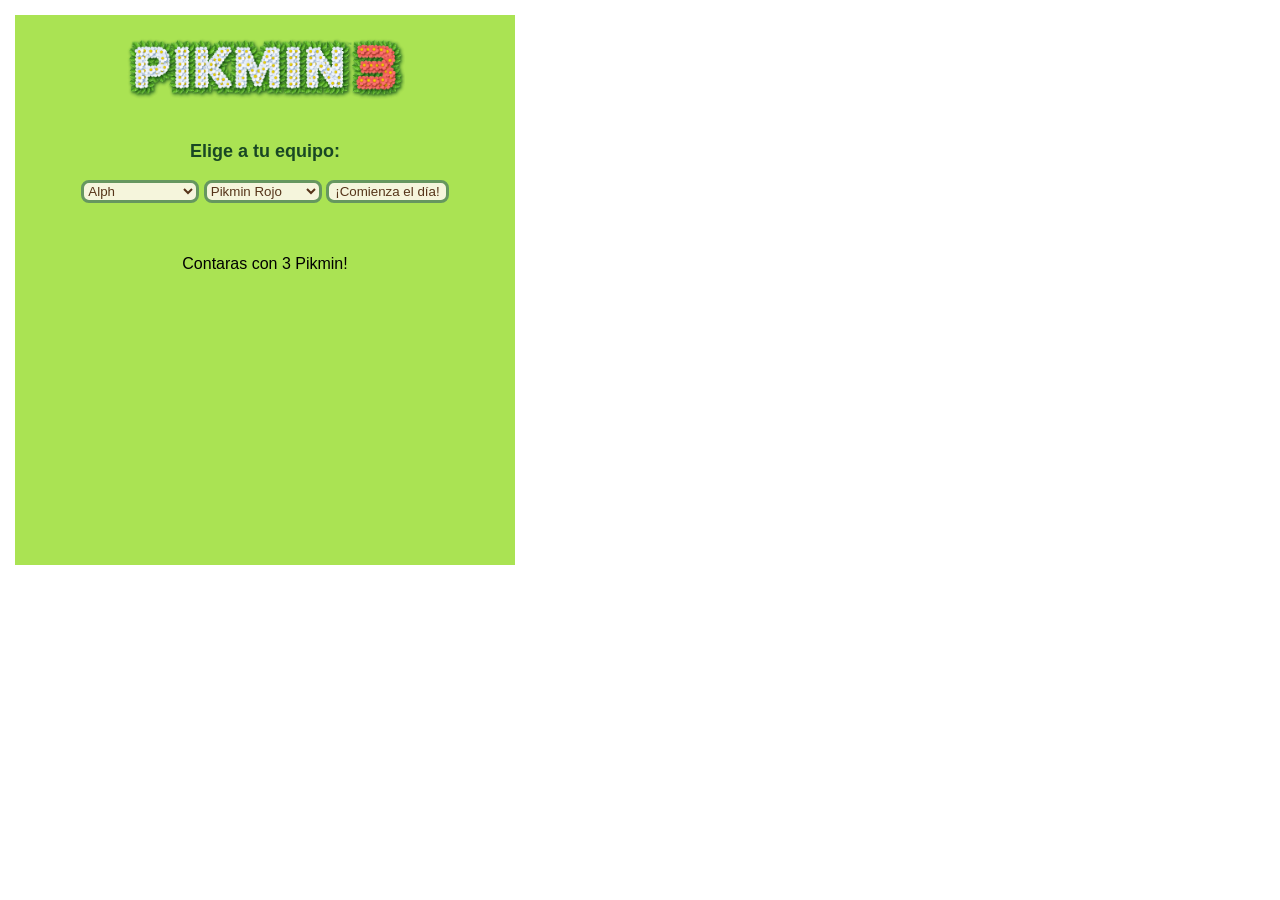
==== commit 167c110f: "Add files via upload" ====
--- a/index.html
+++ b/index.html
@@ -1,226 +1,172 @@
-
 <!DOCTYPE html>
 <html lang="en">
 <head>
     <meta charset="UTF-8">
     <meta name="viewport" content="width=device-width, initial-scale=1.0">
-    <link rel="stylesheet" href="style.css">
-    <title>plantas</title>
+    <title>PIKMIN</title>
+
+    <style>
+
+body{
+    text-align: center;
+    padding: 15px;
+    margin: 0;
+}
+
+main{
+    font-family: Verdana, Geneva, Tahoma, sans-serif;
+    background-color: rgb(170, 227, 83);
+    width: 500px;
+    height: 550px;
+}
+
+select{
+    background-color: beige;
+    border-radius: 5px;
+    border: 3px solid #66975f;
+    border-radius: 8px;
+    color: rgb(85, 52, 25);
+}
+
+button{
+    background-color: beige;
+    border-radius: 5px;
+    border: 3px solid #66975f;
+    border-radius: 8px;
+    color: rgb(85, 52, 25);
+}
+
+#Logo{
+    margin-top: 20px;
+    width: 280px;
+}
+
+#resultado{
+    font-size: 16px;
+    background-color: #f2fada;
+    width: 475px;
+    margin-left: 12.5px;
+    color: #324e34;
+}
+
+</style>
+
 </head>
+
 <body>
-    
+
     <main>
-        <div class="selector">
-            <a href="index.html"><h2>Plantas</h2> </a>
-            <a href="zombies.html"><h2>Zombies</h2></a>
-        </div>
 
-        <!-- Filtros -->
-        <div class="categorias">
-            <a href="#Ataque"><img src="/imagenes/espadas.png" alt="Ataque"></a>
-            <a href="#Defensivas"><img src="/imagenes/escudo.png" alt="Defensivas"></a>
-            <a href="#Explosivas"><img src="/imagenes/bomba.png" alt="Explosivas"></a>
-            <a href="#Produccion"><img src="/imagenes/sol.png" alt="Producción"></a>
-            <a href="#Setas"><img src="/imagenes/seta.png" alt="Setas"></a>
-            <a href="#Utilidad"><img src="/imagenes/estrella.png" alt="Utilidad"></a>
-            <a href="#Especiales"><img src="/imagenes/especiales.png" alt="Especiales"></a>
-        </div>
+    <img src="IMG/Pikmin_3_Logo.png" alt="" width="280px" id="Logo">
+    <br><br>
+    <p style="font-size: 18px; color: #194724;"><b>Elige a tu equipo:</b></p>
 
-        <div id="Ataque" class="encabezado">
-            <img src="/imagenes/espadas.png" alt="Ataque">
-            <p>Ataque</p>
-        </div>
+    <select id="personaje">
+        <option value="1">Alph</option>
+        <option value="2">Brittany</option>
+        <option value="3">Captain Charlie</option>
+    </select>
 
-        <div class="contenedor-tarjetas">
-            <div class="tarjetas">
-                <article>
-                    <img src="/imagenes/Lanzaguisantes.jpg" alt="Lanzaguisantes">
-                    <h4>Lanzaguisantes</h4>
-                </article>
-                <article>
-                    <img src="/imagenes/Hielaguisantes.jpg" alt="hielaguisantes">
-                    <h4>hielaguisantes</h4>
-                </article>
-                <article>
-                    <img src="/imagenes/Repetidora.jpg" alt="Repetidora">
-                    <h4>Repetidora</h4>
-                </article>
-                <article>
-                    <img src="/imagenes/Tripitidora.jpg" alt="Tripitidora">
-                    <h4>Tripitidora</h4>
-                </article>
-                <article>
-                    <img src="/imagenes/Bipetidora.jpg" alt="Bipetidora">
-                    <h4>Bipetidora</h4>
-                </article>
-            </div>
-        </div>
+    <select id="pikmin">
+        <option value="4">Pikmin Rojo</option>
+        <option value="5">Pikmin Azul</option>
+        <option value="6">Pikmin Amarillo</option>
+    </select>
+ 
+    <button id="boton">¡Comienza el día!</button>
 
-        <div id="Defensivas" class="encabezado">
-            <img src="/imagenes/escudo.png" alt="Defensa">
-            <p>Defensivas</p>
-        </div>
+    <br><br>
+    <div id="resultado"></div>
+    <br>
+    <img id="img-personaje" src="" alt="Personaje" style="display: none; width: 80px; margin-right: 10px;">
+    <img id="img-pikmin" src="" alt="Pikmin" style="display: none; width: 80px;">
+ 
+    <script>
+        console.log("Bienvenido al mundo de Pikmin 3!");
+ 
+        var personaje = "Tripulante"; 
+        var cantidad = "3"; 
+        const juego = "Pikmin";
 
-        <div class="contenedor-tarjetas">
-            <div class="tarjetas">
-                <article>
-                    <img src="/imagenes/nuez.jpg" alt="Nuez">
-                    <h4>Nuez</h4>
-                </article>
-                <article>
-                    <img src="/imagenes/nuez-cascarabias.jpg" alt="Nuez Cáscara-rabias">
-                    <h4>Nuez Cáscara-rabias</h4>
-                </article>
-                <article>
-                    <img src="/imagenes/calabaza.jpg" alt="Calabaza">
-                    <h4>Calabaza</h4>
-                </article>
-                <article>
-                    <img src="/imagenes/Pinchohierba.jpg" alt="Pinchohierba">
-                    <h4>Pinchohierba</h4>
-                </article>
-                <article>
-                    <img src="/imagenes/Paraplanta.jpg" alt="Paraplanta">
-                    <h4>Paraplanta</h4>
-                </article>
-            </div>
-        </div>
+        console.log(personaje);
+        console.log(cantidad, juego);
+ 
+        document.write("<p>Contaras con 3 Pikmin!</p>");
+ 
+        let boton = document.getElementById("boton");
+        boton.addEventListener("click", dioClick);
+ 
+        function dioClick() {
+            let personajeJugador = document.getElementById("personaje").value;
+            let pikminJugador = document.getElementById("pikmin").value;
+            let mensaje = "";
+            let imagenPersonaje = "";
+            let imagenPikmin = "";
 
-        <div id="Explosivas" class="encabezado">
-            <img src="/imagenes/bomba.png" alt="Explosivas">
-            <p>Explosivas</p>
-        </div>
+            switch (personajeJugador) {
+                case "1":
+                    personaje = "Alph"; 
+                    mensaje = "Elegiste como personaje jugable a <b>ALPH</b>. <br> ";
+                    imagenPersonaje = "IMG/Alph.png";
+                    break;
+                case "2":
+                    personaje = "Brittany"; 
+                    mensaje = "Elegiste como personaje jugable a <b>BRITTANY</b>. <br> ";
+                    imagenPersonaje = "IMG/Brittany.png";
+                    break;
+                case "3":
+                    personaje = "Captain Charlie"; 
+                    mensaje = "Elegiste como personaje jugable a <b>CAPTAIN CHARLIE</b>. <br> ";
+                    imagenPersonaje = "IMG/Charlie.png";
+                    break;
+            }
+            
+            console.log(personaje);
 
-        <div class="contenedor-tarjetas">
-            <div class="tarjetas">
-                <article>
-                    <img src="/imagenes/petacereza.jpg" alt="Petacereza">
-                    <h4>Petacereza</h4>
-                </article>
-                <article>
-                    <img src="/imagenes/patatapum.jpg" alt="Patatapum">
-                    <h4>Patatapum</h4>
-                </article>
-                <article>
-                    <img src="/imagenes/Jalapeño.jpg" alt="Jalapeño">
-                    <h4>Jalapeño</h4>
-                </article>
-                <article>
-                    <img src="/imagenes/petaseta.jpg" alt="Petaseta">
-                    <h4>Petaseta</h4>
-                </article>
-                <article>
-                    <img src="/imagenes/mazorcañon.jpg" alt="Mazorcañón">
-                    <h4>Mazorcañón</h4>
-                </article>
-            </div>
-        </div>
+            if (personajeJugador == "1") {
+                mensaje = mensaje +"<i>''¡PNF-404 , allá vamos!''</i> <br> ";
+            } else if (personajeJugador == "2") {
+                mensaje = mensaje + "<i>''¡Soy yo, Brittany! ¿Me recibes?''</i> <br> ";
+            } else if (personajeJugador == "3") {
+                mensaje = mensaje + "<i>''Aqui Charlie... Respondan.''</i> <br> ";
+            }
 
-        <div id="Produccion" class="encabezado">
-            <img src="/imagenes/sol.png" alt="Produccion">
-            <p>Producción</p>
-        </div>
 
-        <div class="contenedor-tarjetas">
-            <div class="tarjetas">
-                <article>
-                    <img src="/imagenes/Girasol.jpg" alt="Girasol">
-                    <h4>Girasol</h4>
-                </article>
-                <article>
-                    <img src="/imagenes/Seta solar.jpg" alt="Seta solar">
-                    <h4>Seta solar</h4>
-                </article>
-                <article>
-                    <img src="/imagenes/Birasol.jpg" alt="Birasol">
-                    <h4>Birasol</h4>
-                </article>
-            </div>
-        </div>
+            switch (pikminJugador) {
+                case "4":
+                    mensaje = mensaje + "Los pikmin de tu tripulacion seran <b>PIKMIN ROJOS</b>. <br> ";
+                    imagenPikmin = "IMG/Red_Pikmin.webp";
+                    break;
+                case "5":
+                    mensaje = mensaje + "Los pikmin de tu tripulacion seran <b>PIKMIN AZULES</b>. <br> ";
+                    imagenPikmin = "IMG/Blue_Pikmin.webp";
+                    break;
+                case "6":
+                    mensaje = mensaje + "Los pikmin de tu tripulacion seran <b>PIKMIN AMARILLOS</b>. <br> ";
+                    imagenPikmin = "IMG/Yellow_Pikmin.webp";
+                    break;
+            }
+ 
+ 
+            for (let i = 1; i<=3; i++) {
+                console.log(juego + " número " + i + ": Listo");
+            }
+ 
+            document.getElementById("resultado").innerHTML = mensaje;
 
-        <div id="Setas" class="encabezado">
-            <img src="/imagenes/seta.png" alt="Setas">
-            <p>Setas</p>
-        </div>
+            let elPersonaje = document.getElementById("img-personaje");
+            elPersonaje.src = imagenPersonaje;
+            elPersonaje.style.display = "inline-block";
 
-        <div class="contenedor-tarjetas">
-            <div class="tarjetas">
-                <article>
-                    <img src="/imagenes/Seta desesporada.jpg" alt="Seta desesporada">
-                    <h4>Seta desesporada</h4>
-                </article>
-                <article>
-                    <img src="/imagenes/humoseta.jpg" alt="Humoseta">
-                    <h4>Humoseta</h4>
-                </article>
-                <article>
-                    <img src="/imagenes/hipnoseta.jpg" alt="Hipnoseta">
-                    <h4>Hipnoseta</h4>
-                </article>
-                <article>
-                    <img src="/imagenes/seta miedica.jpg" alt="Seta miedica">
-                    <h4>Seta miedica</h4>
-                </article>
-                <article>
-                    <img src="/imagenes/seta congelada.jpg" alt="Seta congelada">
-                    <h4>Seta congelada</h4>
-                </article>
-            </div>
-        </div>
-
-        <div id="Utilidad" class="encabezado">
-            <img src="/imagenes/estrella.png" alt="Utilidad">
-            <p>Utilidad</p>
-        </div>
-
-        <div class="contenedor-tarjetas">
-            <div class="tarjetas">
-                <article>
-                    <img src="/imagenes/Nenufar.jpg" alt="Nenúfar">
-                    <h4>Nenúfar</h4>
-                </article>
-                <article>
-                    <img src="/imagenes/Comepiedras.jpg" alt="Comepiedras">
-                    <h4>Comepiedras</h4>
-                </article>
-                <article>
-                    <img src="/imagenes/Planta carnívora_.jpg" alt="Planta carnivora">
-                    <h4>Planta Carnivora</h4>
-                </article>
-                <article>
-                    <img src="/imagenes/Calabacin.jpg" alt="Calabacín">
-                    <h4>Calabacín</h4>
-                </article>
-                <article>
-                    <img src="/imagenes/Zampalga.jpg" alt="Zampalga">
-                    <h4>Zampalga</h4>
-                </article>
-            </div>
-        </div>
-
-        <div id="Especiales" class="encabezado">
-            <img src="/imagenes/especiales.png" alt="Especiales">
-            <p>Especiales</p>
-        </div>
-
-        <div class="contenedor-tarjetas">
-            <div class="tarjetas">
-                <article>
-                    <img src="/imagenes/Nuez Gigante.jpg" alt="Nuez gigante">
-                    <h4>Nuez gigante</h4>
-                </article>
-                <article>
-                    <img src="/imagenes/Margarita.jpg" alt="Margarita">
-                    <h4>Margarita</h4>
-                </article>
-                <article>
-                    <img src="/imagenes/Imitadora.jpg" alt="Imitadora">
-                    <h4>Imitadora</h4>
-                </article>
-            </div>
-        </div>
+            let elPikmin = document.getElementById("img-pikmin");
+            elPikmin.src = imagenPikmin;
+            elPikmin.style.display = "inline-block";
+ 
+        }
+ 
+    </script>
 
     </main>
-    
+   
 </body>
-</html>
+</html>
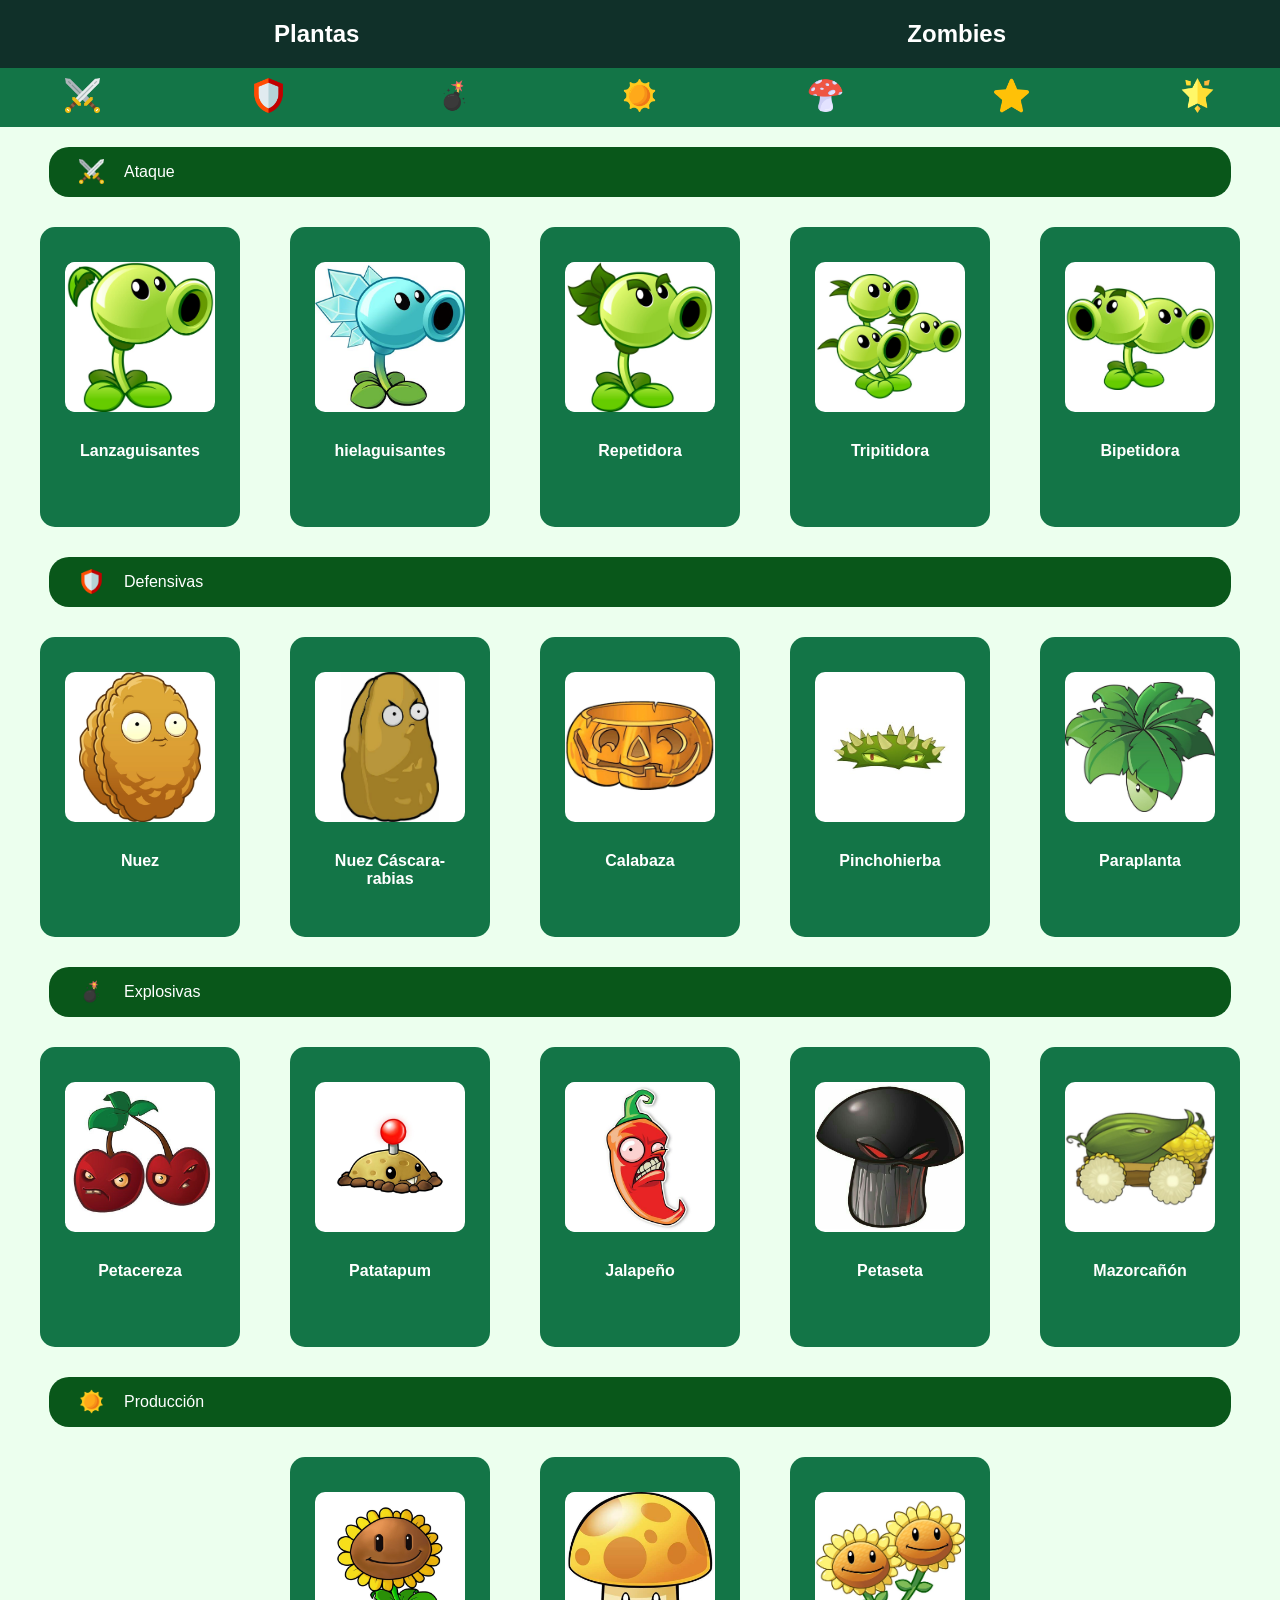
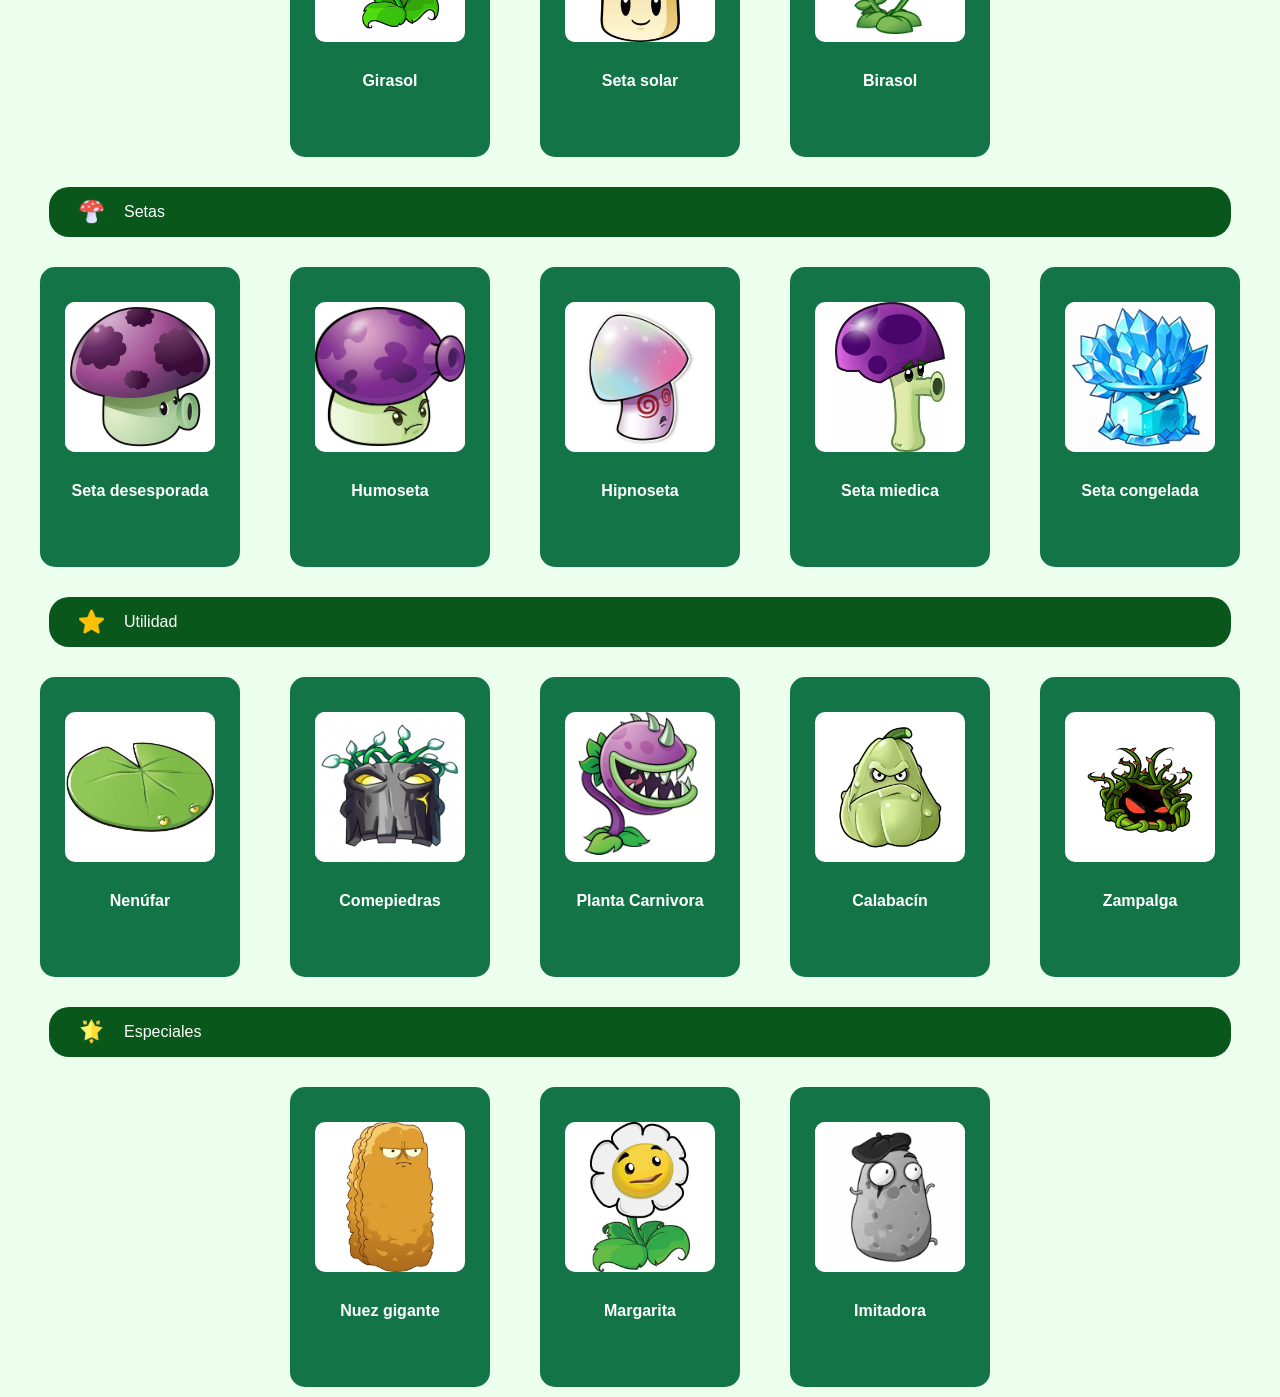
==== commit f0914085: "Add files via upload" ====
--- a/index.html
+++ b/index.html
@@ -1,172 +1,226 @@
+
 <!DOCTYPE html>
 <html lang="en">
 <head>
     <meta charset="UTF-8">
     <meta name="viewport" content="width=device-width, initial-scale=1.0">
-    <title>PIKMIN</title>
-
-    <style>
-
-body{
-    text-align: center;
-    padding: 15px;
-    margin: 0;
-}
-
-main{
-    font-family: Verdana, Geneva, Tahoma, sans-serif;
-    background-color: rgb(170, 227, 83);
-    width: 500px;
-    height: 550px;
-}
-
-select{
-    background-color: beige;
-    border-radius: 5px;
-    border: 3px solid #66975f;
-    border-radius: 8px;
-    color: rgb(85, 52, 25);
-}
-
-button{
-    background-color: beige;
-    border-radius: 5px;
-    border: 3px solid #66975f;
-    border-radius: 8px;
-    color: rgb(85, 52, 25);
-}
-
-#Logo{
-    margin-top: 20px;
-    width: 280px;
-}
-
-#resultado{
-    font-size: 16px;
-    background-color: #f2fada;
-    width: 475px;
-    margin-left: 12.5px;
-    color: #324e34;
-}
-
-</style>
-
+    <link rel="stylesheet" href="style.css">
+    <title>plantas</title>
 </head>
-
 <body>
-
+    
     <main>
-
-    <img src="IMG/Pikmin_3_Logo.png" alt="" width="280px" id="Logo">
-    <br><br>
-    <p style="font-size: 18px; color: #194724;"><b>Elige a tu equipo:</b></p>
-
-    <select id="personaje">
-        <option value="1">Alph</option>
-        <option value="2">Brittany</option>
-        <option value="3">Captain Charlie</option>
-    </select>
-
-    <select id="pikmin">
-        <option value="4">Pikmin Rojo</option>
-        <option value="5">Pikmin Azul</option>
-        <option value="6">Pikmin Amarillo</option>
-    </select>
- 
-    <button id="boton">¡Comienza el día!</button>
-
-    <br><br>
-    <div id="resultado"></div>
-    <br>
-    <img id="img-personaje" src="" alt="Personaje" style="display: none; width: 80px; margin-right: 10px;">
-    <img id="img-pikmin" src="" alt="Pikmin" style="display: none; width: 80px;">
- 
-    <script>
-        console.log("Bienvenido al mundo de Pikmin 3!");
- 
-        var personaje = "Tripulante"; 
-        var cantidad = "3"; 
-        const juego = "Pikmin";
-
-        console.log(personaje);
-        console.log(cantidad, juego);
- 
-        document.write("<p>Contaras con 3 Pikmin!</p>");
- 
-        let boton = document.getElementById("boton");
-        boton.addEventListener("click", dioClick);
- 
-        function dioClick() {
-            let personajeJugador = document.getElementById("personaje").value;
-            let pikminJugador = document.getElementById("pikmin").value;
-            let mensaje = "";
-            let imagenPersonaje = "";
-            let imagenPikmin = "";
-
-            switch (personajeJugador) {
-                case "1":
-                    personaje = "Alph"; 
-                    mensaje = "Elegiste como personaje jugable a <b>ALPH</b>. <br> ";
-                    imagenPersonaje = "IMG/Alph.png";
-                    break;
-                case "2":
-                    personaje = "Brittany"; 
-                    mensaje = "Elegiste como personaje jugable a <b>BRITTANY</b>. <br> ";
-                    imagenPersonaje = "IMG/Brittany.png";
-                    break;
-                case "3":
-                    personaje = "Captain Charlie"; 
-                    mensaje = "Elegiste como personaje jugable a <b>CAPTAIN CHARLIE</b>. <br> ";
-                    imagenPersonaje = "IMG/Charlie.png";
-                    break;
-            }
-            
-            console.log(personaje);
-
-            if (personajeJugador == "1") {
-                mensaje = mensaje +"<i>''¡PNF-404 , allá vamos!''</i> <br> ";
-            } else if (personajeJugador == "2") {
-                mensaje = mensaje + "<i>''¡Soy yo, Brittany! ¿Me recibes?''</i> <br> ";
-            } else if (personajeJugador == "3") {
-                mensaje = mensaje + "<i>''Aqui Charlie... Respondan.''</i> <br> ";
-            }
-
-
-            switch (pikminJugador) {
-                case "4":
-                    mensaje = mensaje + "Los pikmin de tu tripulacion seran <b>PIKMIN ROJOS</b>. <br> ";
-                    imagenPikmin = "IMG/Red_Pikmin.webp";
-                    break;
-                case "5":
-                    mensaje = mensaje + "Los pikmin de tu tripulacion seran <b>PIKMIN AZULES</b>. <br> ";
-                    imagenPikmin = "IMG/Blue_Pikmin.webp";
-                    break;
-                case "6":
-                    mensaje = mensaje + "Los pikmin de tu tripulacion seran <b>PIKMIN AMARILLOS</b>. <br> ";
-                    imagenPikmin = "IMG/Yellow_Pikmin.webp";
-                    break;
-            }
- 
- 
-            for (let i = 1; i<=3; i++) {
-                console.log(juego + " número " + i + ": Listo");
-            }
- 
-            document.getElementById("resultado").innerHTML = mensaje;
-
-            let elPersonaje = document.getElementById("img-personaje");
-            elPersonaje.src = imagenPersonaje;
-            elPersonaje.style.display = "inline-block";
-
-            let elPikmin = document.getElementById("img-pikmin");
-            elPikmin.src = imagenPikmin;
-            elPikmin.style.display = "inline-block";
- 
-        }
- 
-    </script>
+        <div class="selector">
+            <a href="index.html"><h2>Plantas</h2> </a>
+            <a href="zombies.html"><h2>Zombies</h2></a>
+        </div>
+
+        <!-- Filtros -->
+        <div class="categorias">
+            <a href="#Ataque"><img src="imagenes/espadas.png" alt="Ataque"></a>
+            <a href="#Defensivas"><img src="imagenes/escudo.png" alt="Defensivas"></a>
+            <a href="#Explosivas"><img src="imagenes/bomba.png" alt="Explosivas"></a>
+            <a href="#Produccion"><img src="imagenes/sol.png" alt="Producción"></a>
+            <a href="#Setas"><img src="imagenes/seta.png" alt="Setas"></a>
+            <a href="#Utilidad"><img src="imagenes/estrella.png" alt="Utilidad"></a>
+            <a href="#Especiales"><img src="imagenes/especiales.png" alt="Especiales"></a>
+        </div>
+
+        <div id="Ataque" class="encabezado">
+            <img src="imagenes/espadas.png" alt="Ataque">
+            <p>Ataque</p>
+        </div>
+
+        <div class="contenedor-tarjetas">
+            <div class="tarjetas">
+                <article>
+                    <img src="imagenes/Lanzaguisantes.jpg" alt="Lanzaguisantes">
+                    <h4>Lanzaguisantes</h4>
+                </article>
+                <article>
+                    <img src="imagenes/Hielaguisantes.jpg" alt="hielaguisantes">
+                    <h4>hielaguisantes</h4>
+                </article>
+                <article>
+                    <img src="imagenes/Repetidora.jpg" alt="Repetidora">
+                    <h4>Repetidora</h4>
+                </article>
+                <article>
+                    <img src="imagenes/Tripitidora.jpg" alt="Tripitidora">
+                    <h4>Tripitidora</h4>
+                </article>
+                <article>
+                    <img src="imagenes/Bipetidora.jpg" alt="Bipetidora">
+                    <h4>Bipetidora</h4>
+                </article>
+            </div>
+        </div>
+
+        <div id="Defensivas" class="encabezado">
+            <img src="imagenes/escudo.png" alt="Defensa">
+            <p>Defensivas</p>
+        </div>
+
+        <div class="contenedor-tarjetas">
+            <div class="tarjetas">
+                <article>
+                    <img src="imagenes/nuez.jpg" alt="Nuez">
+                    <h4>Nuez</h4>
+                </article>
+                <article>
+                    <img src="imagenes/nuez-cascarabias.jpg" alt="Nuez Cáscara-rabias">
+                    <h4>Nuez Cáscara-rabias</h4>
+                </article>
+                <article>
+                    <img src="imagenes/calabaza.jpg" alt="Calabaza">
+                    <h4>Calabaza</h4>
+                </article>
+                <article>
+                    <img src="imagenes/Pinchohierba.jpg" alt="Pinchohierba">
+                    <h4>Pinchohierba</h4>
+                </article>
+                <article>
+                    <img src="imagenes/Paraplanta.jpg" alt="Paraplanta">
+                    <h4>Paraplanta</h4>
+                </article>
+            </div>
+        </div>
+
+        <div id="Explosivas" class="encabezado">
+            <img src="imagenes/bomba.png" alt="Explosivas">
+            <p>Explosivas</p>
+        </div>
+
+        <div class="contenedor-tarjetas">
+            <div class="tarjetas">
+                <article>
+                    <img src="imagenes/petacereza.jpg" alt="Petacereza">
+                    <h4>Petacereza</h4>
+                </article>
+                <article>
+                    <img src="imagenes/patatapum.jpg" alt="Patatapum">
+                    <h4>Patatapum</h4>
+                </article>
+                <article>
+                    <img src="imagenes/Jalapeño.jpg" alt="Jalapeño">
+                    <h4>Jalapeño</h4>
+                </article>
+                <article>
+                    <img src="imagenes/petaseta.jpg" alt="Petaseta">
+                    <h4>Petaseta</h4>
+                </article>
+                <article>
+                    <img src="imagenes/mazorcañon.jpg" alt="Mazorcañón">
+                    <h4>Mazorcañón</h4>
+                </article>
+            </div>
+        </div>
+
+        <div id="Produccion" class="encabezado">
+            <img src="imagenes/sol.png" alt="Produccion">
+            <p>Producción</p>
+        </div>
+
+        <div class="contenedor-tarjetas">
+            <div class="tarjetas">
+                <article>
+                    <img src="imagenes/Girasol.jpg" alt="Girasol">
+                    <h4>Girasol</h4>
+                </article>
+                <article>
+                    <img src="imagenes/Seta solar.jpg" alt="Seta solar">
+                    <h4>Seta solar</h4>
+                </article>
+                <article>
+                    <img src="imagenes/Birasol.jpg" alt="Birasol">
+                    <h4>Birasol</h4>
+                </article>
+            </div>
+        </div>
+
+        <div id="Setas" class="encabezado">
+            <img src="imagenes/seta.png" alt="Setas">
+            <p>Setas</p>
+        </div>
+
+        <div class="contenedor-tarjetas">
+            <div class="tarjetas">
+                <article>
+                    <img src="imagenes/Seta desesporada.jpg" alt="Seta desesporada">
+                    <h4>Seta desesporada</h4>
+                </article>
+                <article>
+                    <img src="imagenes/humoseta.jpg" alt="Humoseta">
+                    <h4>Humoseta</h4>
+                </article>
+                <article>
+                    <img src="imagenes/hipnoseta.jpg" alt="Hipnoseta">
+                    <h4>Hipnoseta</h4>
+                </article>
+                <article>
+                    <img src="imagenes/seta miedica.jpg" alt="Seta miedica">
+                    <h4>Seta miedica</h4>
+                </article>
+                <article>
+                    <img src="imagenes/seta congelada.jpg" alt="Seta congelada">
+                    <h4>Seta congelada</h4>
+                </article>
+            </div>
+        </div>
+
+        <div id="Utilidad" class="encabezado">
+            <img src="imagenes/estrella.png" alt="Utilidad">
+            <p>Utilidad</p>
+        </div>
+
+        <div class="contenedor-tarjetas">
+            <div class="tarjetas">
+                <article>
+                    <img src="imagenes/Nenufar.jpg" alt="Nenúfar">
+                    <h4>Nenúfar</h4>
+                </article>
+                <article>
+                    <img src="imagenes/Comepiedras.jpg" alt="Comepiedras">
+                    <h4>Comepiedras</h4>
+                </article>
+                <article>
+                    <img src="imagenes/Planta carnívora_.jpg" alt="Planta carnivora">
+                    <h4>Planta Carnivora</h4>
+                </article>
+                <article>
+                    <img src="imagenes/Calabacin.jpg" alt="Calabacín">
+                    <h4>Calabacín</h4>
+                </article>
+                <article>
+                    <img src="imagenes/Zampalga.jpg" alt="Zampalga">
+                    <h4>Zampalga</h4>
+                </article>
+            </div>
+        </div>
+
+        <div id="Especiales" class="encabezado">
+            <img src="imagenes/especiales.png" alt="Especiales">
+            <p>Especiales</p>
+        </div>
+
+        <div class="contenedor-tarjetas">
+            <div class="tarjetas">
+                <article>
+                    <img src="imagenes/Nuez Gigante.jpg" alt="Nuez gigante">
+                    <h4>Nuez gigante</h4>
+                </article>
+                <article>
+                    <img src="imagenes/Margarita.jpg" alt="Margarita">
+                    <h4>Margarita</h4>
+                </article>
+                <article>
+                    <img src="imagenes/Imitadora.jpg" alt="Imitadora">
+                    <h4>Imitadora</h4>
+                </article>
+            </div>
+        </div>
 
     </main>
-   
+    
 </body>
-</html>+</html>
--- a/style.css
+++ b/style.css
@@ -0,0 +1,289 @@
+
+
+
+html {
+    scroll-behavior: smooth;
+}
+
+body {
+    background-color: #ecffee;
+    font-family: 'Segoe UI', Tahoma, Geneva, Verdana, sans-serif;
+    margin: 0;
+}
+
+
+
+.selector {
+    background-color: #103029;
+    display: flex;
+    justify-content: space-around;
+    cursor: pointer;
+}
+
+.selector a {
+    text-decoration: none;
+    color: white;
+}
+
+
+
+.categorias {
+    background-color: #137547;
+    display: flex;
+    justify-content: space-around;
+    align-items: center;
+    gap: 20px;
+    margin-bottom: 10px;
+}
+
+.categorias img {
+    width: 35px;
+    padding: 10px;
+}
+
+
+
+.encabezado {
+    background-color: #09571A;
+    color: white;
+    display: flex;
+    align-items: center;
+    width: 90%;
+    border-radius: 20px;
+    padding-left: 30px;
+    margin: 20px auto;
+}
+
+.encabezado img {
+    width: 25px;
+    margin-right: 20px;
+}
+
+
+
+.tarjetas {
+    display: flex;
+    align-items: center;
+    justify-content: center;
+    gap: 50px;
+}
+
+.tarjetas article {
+    background-color: #137547;
+    margin: 10px 0;
+    padding: 35px 25px;
+    display: flex;
+    flex-direction: column;
+    align-items: center;
+    gap: 10px;
+    border-radius: 15px;
+    width: 150px;
+    height: 230px;
+}
+
+.tarjetas img {
+    width: 150px;
+    height: 150px;
+    background-color: white;
+    object-fit: contain;
+    border-radius: 10px;
+}
+
+.tarjetas h4 {
+    color: white;
+    text-align: center;
+    margin: 0;
+    margin-top: 20px;
+}
+
+
+
+
+@media (max-width: 500px) {
+
+  
+
+    .selector {
+        justify-content: space-around;
+        padding: 5px 0;
+    }
+
+    .selector h2 {
+        font-size: 16px;
+    }
+
+
+
+    .categorias {
+        justify-content: space-around;
+        gap: 5px;
+        padding: 5px 0;
+    }
+
+    .categorias img {
+        width: 30px;
+        padding: 5px;
+    }
+
+
+
+    .encabezado {
+        width: 90%;
+        box-sizing: border-box;
+        margin: 20px auto;
+        padding: 5px 12px;
+        border-radius: 10px;
+    }
+
+    .encabezado img {
+        width: 25px;
+        margin-right: 10px;
+    }
+
+    .encabezado p {
+        font-size: 18px;
+        font-weight: bold;
+    }
+
+  
+
+    .contenedor-tarjetas {
+        width: 100%;
+        overflow-x: auto;
+        overflow-y: hidden;
+        padding: 0 25px;
+        box-sizing: border-box;
+        scrollbar-width: none;
+    }
+
+    .contenedor-tarjetas::-webkit-scrollbar {
+        display: none;
+    }
+
+  
+
+    .tarjetas {
+        display: flex;
+        justify-content: flex-start;
+        align-items: stretch;
+        gap: 38px;
+        width: max-content;
+    }
+
+    .tarjetas article {
+        box-sizing: border-box;
+        flex: 0 0 156px;
+        width: 156px;
+        height: 201px;
+        padding: 11px;
+        margin: 0 0 10px;
+        gap: 8px;
+        border-radius: 12px;
+    }
+
+    .tarjetas img {
+        width: 100%;
+        height: 132px;
+    }
+
+    .tarjetas h4 {
+        font-size: 16px;
+        margin: 4px 0 0;
+    }
+}
+
+
+
+
+@media screen and (max-width: 768px) and (min-width: 501px) {
+
+  
+
+    .selector {
+        justify-content: space-around;
+        padding: 4px 0;
+    }
+
+    .selector h2 {
+        font-size: 14px;
+    }
+
+  
+
+    .categorias {
+        justify-content: space-around;
+        gap: 10px;
+        padding: 4px 0;
+    }
+
+    .categorias img {
+        width: 30px;
+        padding: 5px;
+    }
+
+   
+
+    .encabezado {
+        width: 90%;
+        box-sizing: border-box;
+        margin: 20px auto;
+        padding: 5px 12px;
+        border-radius: 10px;
+    }
+
+    .encabezado img {
+        width: 25px;
+        margin-right: 10px;
+    }
+
+    .encabezado p {
+        font-size: 16px;
+        font-weight: bold;
+    }
+
+
+
+    .contenedor-tarjetas {
+        width: 100%;
+        overflow-x: auto;
+        overflow-y: hidden;
+        padding: 0 7%;
+        box-sizing: border-box;
+        scrollbar-width: none;
+    }
+
+    .contenedor-tarjetas::-webkit-scrollbar {
+        display: none;
+    }
+
+  
+
+    .tarjetas {
+        display: flex;
+        justify-content: flex-start;
+        align-items: stretch;
+        gap: 17px;
+        width: max-content;
+    }
+
+    .tarjetas article {
+        box-sizing: border-box;
+        flex: 0 0 120px;
+        width: 120px;
+        height: 154px;
+        padding: 10px;
+        margin: 0 0 10px;
+        gap: 6px;
+        border-radius: 10px;
+    }
+
+    .tarjetas img {
+        width: 100px;
+        height: 100px;
+    }
+
+    .tarjetas h4 {
+        font-size: 12px;
+        margin: 0;
+    }
+}
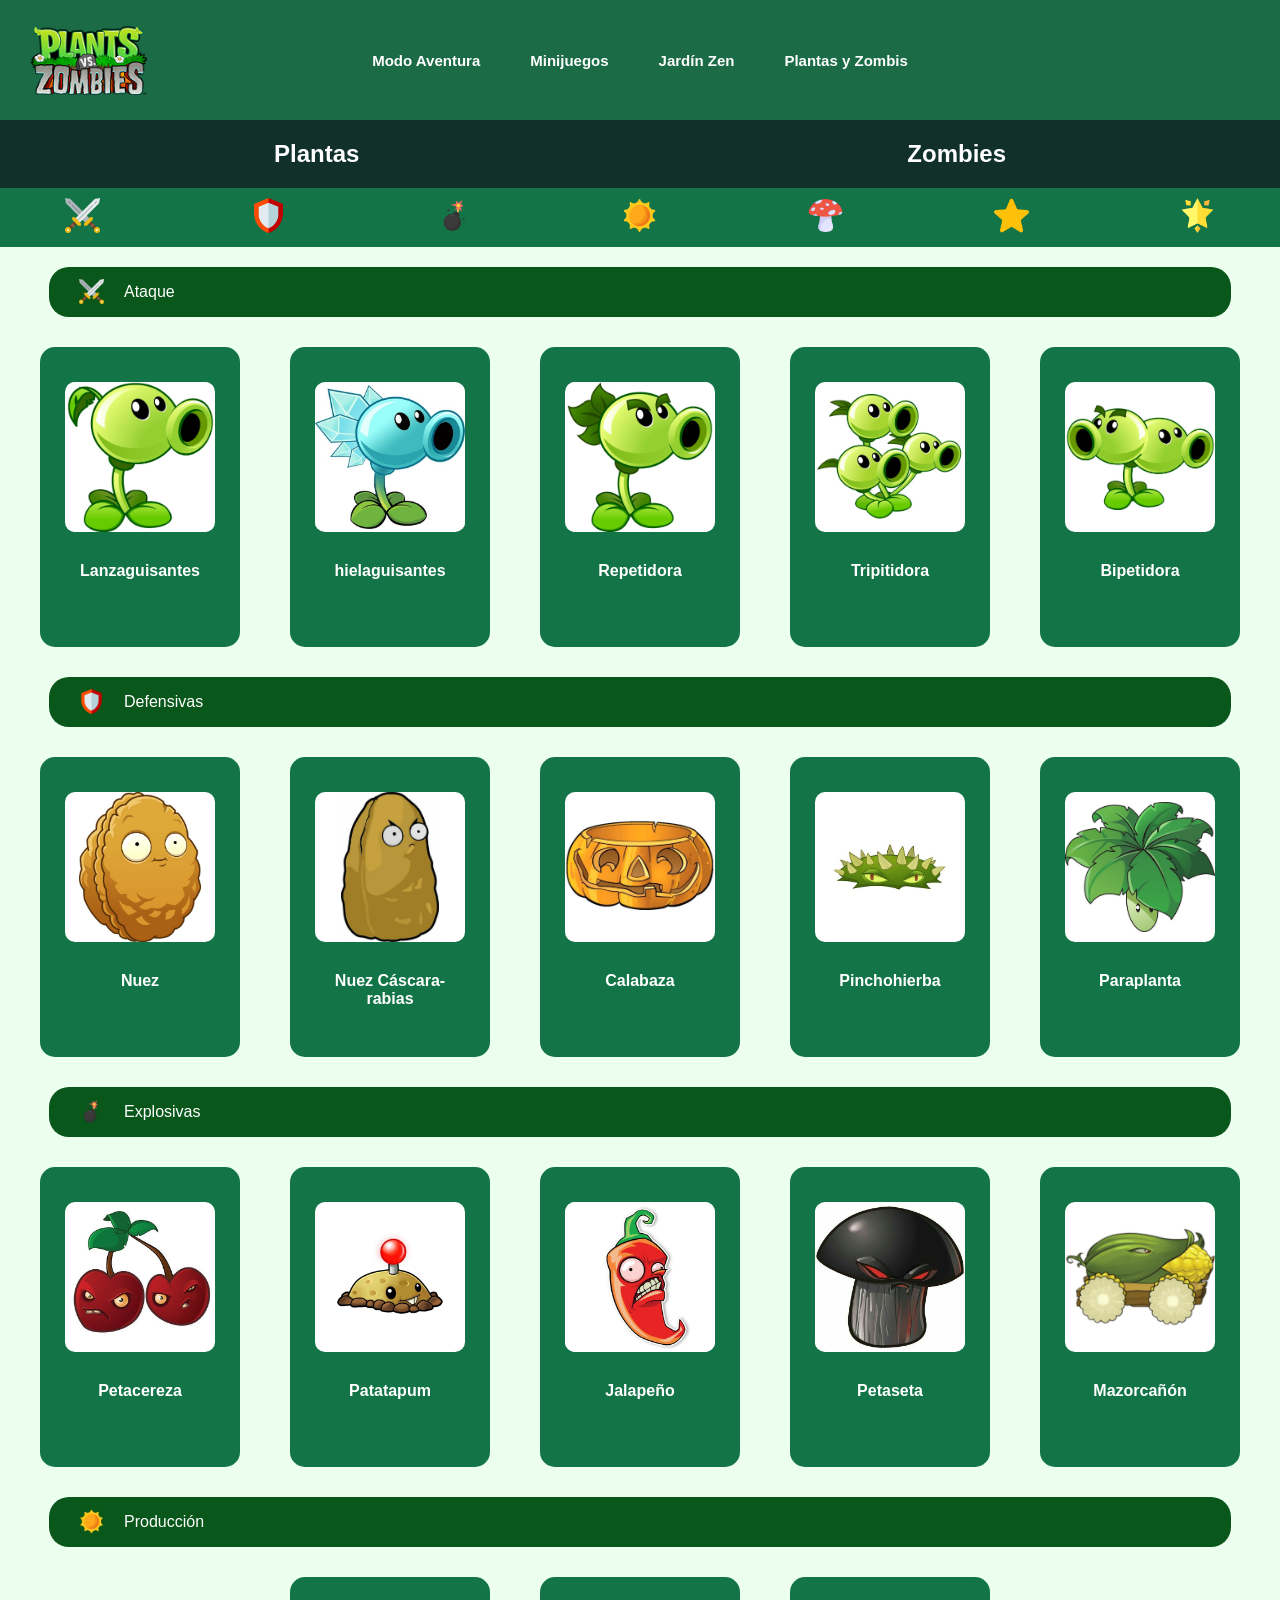
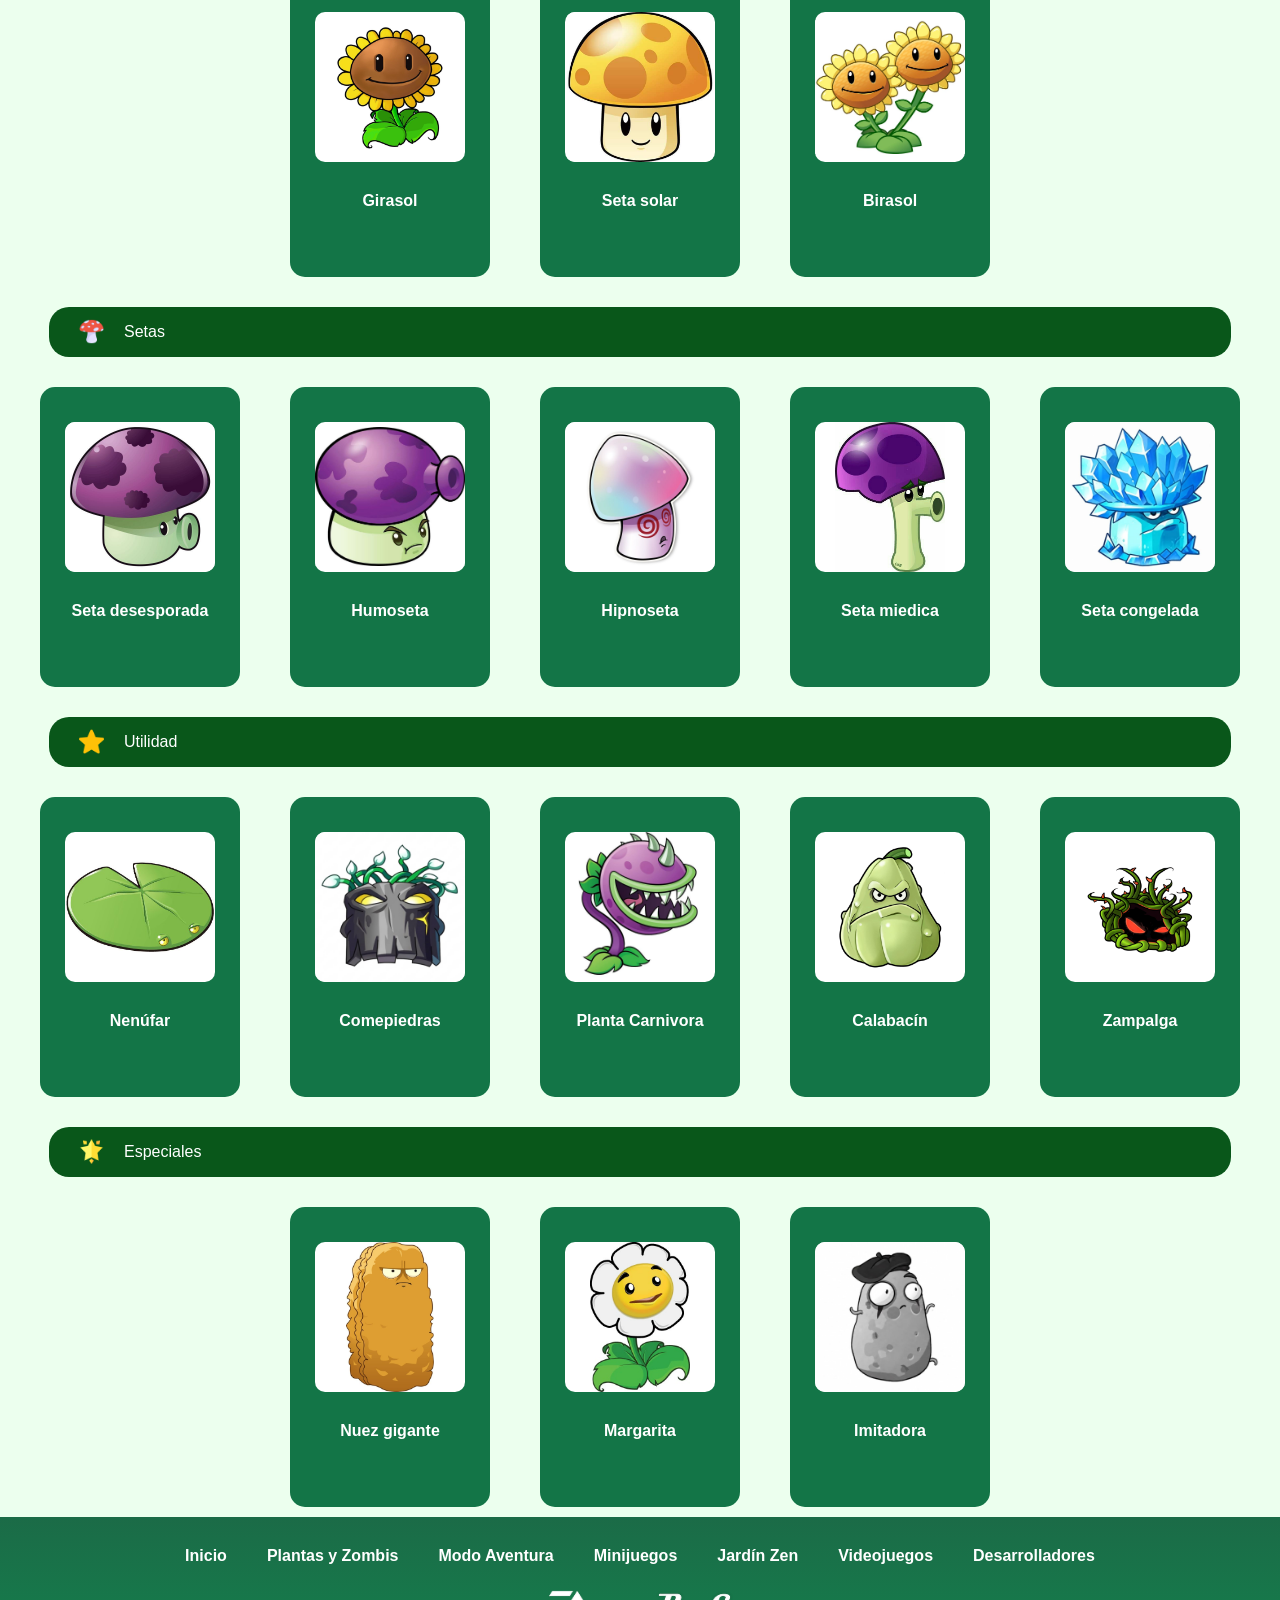
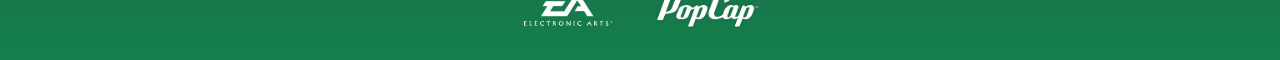
==== commit 6179c4c4: "Add files via upload" ====
--- a/index.html
+++ b/index.html
@@ -8,6 +8,17 @@
     <title>plantas</title>
 </head>
 <body>
+     <header>
+        <img src="imagenes/logo.png" alt="Plants vs Zombies" class="logo">
+
+        <nav>
+            <a href="#">Modo Aventura</a>
+            <a href="#">Minijuegos</a>
+            <a href="#">Jardín Zen</a>
+            <a href="#">Plantas y Zombis</a>
+        </nav>
+
+    </header>
     
     <main>
         <div class="selector">
@@ -221,6 +232,23 @@
         </div>
 
     </main>
+
+    <footer>
+        <nav class="footer-enlaces">
+            <a href="#">Inicio</a>
+            <a href="#">Plantas y Zombis</a>
+            <a href="#">Modo Aventura</a>
+            <a href="#">Minijuegos</a>
+            <a href="#">Jardín Zen</a>
+            <a href="#">Videojuegos</a>
+            <a href="#">Desarrolladores</a>
+        </nav>
+
+        <div class="footer-logos">
+            <img src="imagenes/ea.png" alt="Electronic Arts">
+            <img src="imagenes/popcap.png" alt="PopCap Games">
+        </div>
+    </footer>
     
 </body>
 </html>
--- a/style.css
+++ b/style.css
@@ -1,5 +1,3 @@
-
-
 
 html {
     scroll-behavior: smooth;
@@ -11,7 +9,35 @@
     margin: 0;
 }
 
-
+header {
+    background-color: #1B6B47;
+    display: flex;
+    align-items: center;
+    justify-content: center;
+    padding: 10px 30px;
+    position: relative;
+    height: 100px;
+}
+
+.logo {
+    height: 70px;
+    position: absolute;
+    left: 30px;
+}
+
+nav {
+    display: flex;
+    gap: 50px;
+    justify-items: center;
+}
+
+nav a {
+    color: white;
+    text-decoration: none;
+    font-weight: bold;
+    font-size: 15px;
+    text-align: center;
+}
 
 .selector {
     background-color: #103029;
@@ -25,8 +51,6 @@
     color: white;
 }
 
-
-
 .categorias {
     background-color: #137547;
     display: flex;
@@ -40,8 +64,6 @@
     width: 35px;
     padding: 10px;
 }
-
-
 
 .encabezado {
     background-color: #09571A;
@@ -58,8 +80,6 @@
     width: 25px;
     margin-right: 20px;
 }
-
-
 
 .tarjetas {
     display: flex;
@@ -97,11 +117,30 @@
 }
 
 
-
+/* CELULAR */
 
 @media (max-width: 500px) {
 
-  
+    header {
+        height: 58px;
+        padding: 5px 10px;
+    }
+
+    .logo {
+        height: 45px;
+        left: 12px;
+    }
+
+    header nav {
+        margin-left: 65px;
+        width: calc(100% - 65px);
+        justify-content: space-around;
+        gap: 5px;
+    }
+
+    header nav a {
+        font-size: 7px;
+    }
 
     .selector {
         justify-content: space-around;
@@ -111,8 +150,6 @@
     .selector h2 {
         font-size: 16px;
     }
-
-
 
     .categorias {
         justify-content: space-around;
@@ -125,8 +162,6 @@
         padding: 5px;
     }
 
-
-
     .encabezado {
         width: 90%;
         box-sizing: border-box;
@@ -144,8 +179,6 @@
         font-size: 18px;
         font-weight: bold;
     }
-
-  
 
     .contenedor-tarjetas {
         width: 100%;
@@ -159,8 +192,6 @@
     .contenedor-tarjetas::-webkit-scrollbar {
         display: none;
     }
-
-  
 
     .tarjetas {
         display: flex;
@@ -190,14 +221,89 @@
         font-size: 16px;
         margin: 4px 0 0;
     }
-}
-
-
-
+
+    footer {
+        padding: 20px 12px;
+    }
+
+    .footer-enlaces {
+        flex-wrap: wrap;
+        justify-content: center;
+        gap: 15px 20px;
+    }
+
+    .footer-enlaces a {
+        font-size: 12px;
+    }
+
+    .footer-logos {
+        gap: 25px;
+        margin-top: 20px;
+    }
+
+    .footer-logos img {
+        height: 28px;
+    }
+}
+
+
+/* FOOTER */
+
+footer {
+    background: linear-gradient(#1B6B47, #14804D);
+    padding: 30px 20px;
+}
+
+.footer-enlaces {
+    display: flex;
+    justify-content: center;
+    gap: 40px;
+}
+
+.footer-enlaces a {
+    color: white;
+    text-decoration: none;
+    font-size: 16px;
+    text-align: center;
+}
+
+.footer-logos {
+    display: flex;
+    justify-content: center;
+    align-items: center;
+    gap: 40px;
+    margin-top: 25px;
+}
+
+.footer-logos img {
+    height: 40px;
+}
+
+
+/* TABLET */
 
 @media screen and (max-width: 768px) and (min-width: 501px) {
 
-  
+    header {
+        height: 72px;
+        padding: 8px 15px;
+    }
+
+    .logo {
+        height: 55px;
+        left: 25px;
+    }
+
+    header nav {
+        margin-left: 110px;
+        width: calc(100% - 110px);
+        justify-content: space-around;
+        gap: 15px;
+    }
+
+    header nav a {
+        font-size: 9px;
+    }
 
     .selector {
         justify-content: space-around;
@@ -207,8 +313,6 @@
     .selector h2 {
         font-size: 14px;
     }
-
-  
 
     .categorias {
         justify-content: space-around;
@@ -221,8 +325,6 @@
         padding: 5px;
     }
 
-   
-
     .encabezado {
         width: 90%;
         box-sizing: border-box;
@@ -240,8 +342,6 @@
         font-size: 16px;
         font-weight: bold;
     }
-
-
 
     .contenedor-tarjetas {
         width: 100%;
@@ -255,8 +355,6 @@
     .contenedor-tarjetas::-webkit-scrollbar {
         display: none;
     }
-
-  
 
     .tarjetas {
         display: flex;
@@ -286,4 +384,27 @@
         font-size: 12px;
         margin: 0;
     }
-}
+
+    footer {
+        padding: 25px 15px;
+    }
+
+    .footer-enlaces {
+        flex-wrap: wrap;
+        justify-content: center;
+        gap: 20px 25px;
+    }
+
+    .footer-enlaces a {
+        font-size: 13px;
+    }
+
+    .footer-logos {
+        gap: 30px;
+        margin-top: 20px;
+    }
+
+    .footer-logos img {
+        height: 35px;
+    }
+}
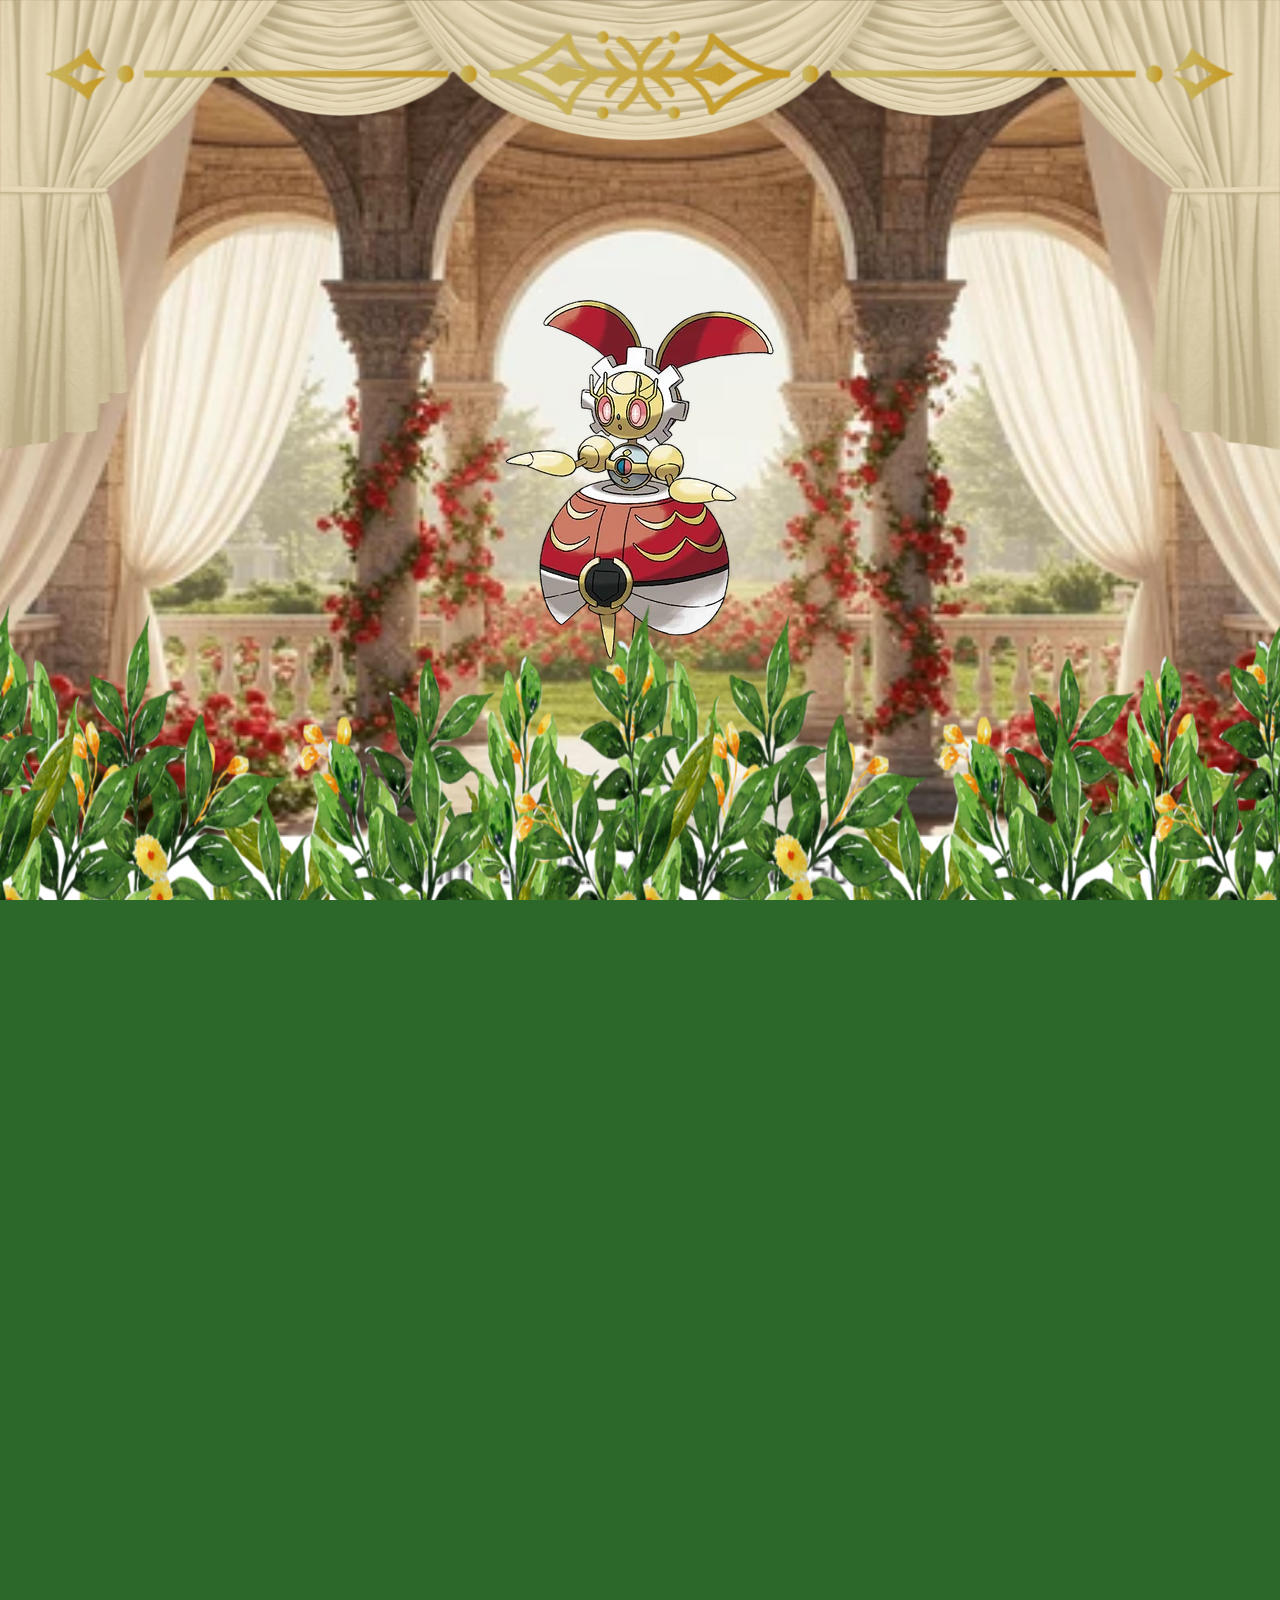
==== commit beff3d82: "Add files via upload" ====
--- a/index.html
+++ b/index.html
@@ -1,254 +1,175 @@
-
 <!DOCTYPE html>
-<html lang="en">
+<html lang="es">
+ 
 <head>
     <meta charset="UTF-8">
     <meta name="viewport" content="width=device-width, initial-scale=1.0">
-    <link rel="stylesheet" href="style.css">
-    <title>plantas</title>
+    <title>Parallax</title>
+    <style>
+        body {
+            margin: 0;
+            background-color: #f3f3f3;
+        }
+ 
+        img {
+            display: block;
+            margin-left: auto;
+            margin-right: auto;
+        }
+ 
+        #parallax-container {
+            position: relative;
+            height: 100vh;
+            /* Ocupa el 100% de la altura de la ventana */
+            overflow: hidden;
+            /* Oculta el desbordamiento */
+        }
+ 
+        #layer1 {
+            /*Debe de tenerlo cada imagen*/position: absolute;
+            z-index: 1;
+            /* El más bajo el del fondo*/
+            background-image: url('Img/Garden.webp');
+            top: 0;
+            left: 0;
+            width: 100%;
+            height: 100%;
+            background-size: cover;
+            background-position: center;
+            background-repeat: no-repeat;
+        }
+ 
+       
+        #layer2 {
+            position: absolute;
+            z-index: 3;
+            top: 0;
+            margin-top: 300px;
+            left: 0;
+            width: 100%;
+            height: 100%;
+        }
+ 
+       
+        #layer3 {
+            position: absolute;
+            /* El más alto */
+            z-index: 4;
+            top: 0;
+            left: 0;
+            width: 100%;
+            height: 100%;
+        }
+ 
+       
+        #layer4 {
+            position: absolute;
+            z-index: 5;
+            /* El más alto */
+            margin-top: -150px;
+            top: 0;
+            left: 0;
+            width: 100%;
+            height: 100%;
+        }
+
+        #layer5 {
+            position: absolute;
+            /* El más bajo */
+            z-index: 6;
+            margin-top: 500px;
+            top: 100px;
+            left: 0;
+            width: 100%;
+            height: 100%;
+        }
+ 
+        .completo {
+            width: 100%;
+            height: 50%;
+        }
+ 
+        /* --- Contenido (Debajo del Parallax) --- */
+        .contenido {
+            padding: 50px 20px;
+            background-color: #2c6829;
+            text-align: center;
+            min-height: 1000px;
+        }
+    </style>
 </head>
+ 
 <body>
-     <header>
-        <img src="imagenes/logo.png" alt="Plants vs Zombies" class="logo">
-
-        <nav>
-            <a href="#">Modo Aventura</a>
-            <a href="#">Minijuegos</a>
-            <a href="#">Jardín Zen</a>
-            <a href="#">Plantas y Zombis</a>
-        </nav>
-
-    </header>
-    
-    <main>
-        <div class="selector">
-            <a href="index.html"><h2>Plantas</h2> </a>
-            <a href="zombies.html"><h2>Zombies</h2></a>
+ 
+    <div id="parallax-container">
+ 
+        <div id="layer1"></div>
+ 
+        <div id="layer2">
+            <img src="/Img/Magearna.webp">
+        </div>
+ 
+        <div id="layer3">
+            <img class="completo" src="/Img/Telas.png">
+        </div>
+ 
+        <div id="layer4">
+            <img class="completo" src="/Img/GoldFrame.webp">
         </div>
 
-        <!-- Filtros -->
-        <div class="categorias">
-            <a href="#Ataque"><img src="imagenes/espadas.png" alt="Ataque"></a>
-            <a href="#Defensivas"><img src="imagenes/escudo.png" alt="Defensivas"></a>
-            <a href="#Explosivas"><img src="imagenes/bomba.png" alt="Explosivas"></a>
-            <a href="#Produccion"><img src="imagenes/sol.png" alt="Producción"></a>
-            <a href="#Setas"><img src="imagenes/seta.png" alt="Setas"></a>
-            <a href="#Utilidad"><img src="imagenes/estrella.png" alt="Utilidad"></a>
-            <a href="#Especiales"><img src="imagenes/especiales.png" alt="Especiales"></a>
+        <div id="layer5">
+            <img class="completo" src="/Img/Hojas.png">
         </div>
+ 
+    </div>
+ 
+    <section class="contenido">
+       
+    </section>
+ 
+    <script>
+       
+        document.addEventListener('DOMContentLoaded', function () {
+           
+            const container = document.getElementById('parallax-container');
+            const layer1 = document.getElementById('layer1');
+            const layer2 = document.getElementById('layer2');
+            const layer3 = document.getElementById('layer3');
+            const layer4 = document.getElementById('layer4');
+            const layer5 = document.getElementById('layer5');
+ 
+            //Definimos las velocidades de desplazamiento
+            const speed1 = -0.1; // El fondo se mueve más rápido
+            const speed2 = 0.2;
+            const speed3 = -0.8; // El frente se mueve más lento
+            const speed4 = -0.8; // El frente se mueve más lento
+            const speed5 = 0.2; // El frente se mueve más lento
+ 
+             function updateParallax() {
+                // Es para que obtengamos la posición de scroll del elemento contenedor (respecto al top de la ventana)
+                const scrollOffset = container.getBoundingClientRect().top;
+ 
+                // Multiplicamos el desplazamiento por la velocidad de cada capa
+ 
+                layer1.style.transform = `translate3d(0, ${scrollOffset * speed1}px, 0)`;
+ 
+                layer2.style.transform = `translate3d(0, ${scrollOffset * speed2}px, 0)`;
+ 
+                layer3.style.transform = `translate3d(0, ${scrollOffset * speed3}px, 0)`;
+ 
+                layer4.style.transform = `translate3d(0, ${scrollOffset * speed4}px, 0)`;
 
-        <div id="Ataque" class="encabezado">
-            <img src="imagenes/espadas.png" alt="Ataque">
-            <p>Ataque</p>
-        </div>
-
-        <div class="contenedor-tarjetas">
-            <div class="tarjetas">
-                <article>
-                    <img src="imagenes/Lanzaguisantes.jpg" alt="Lanzaguisantes">
-                    <h4>Lanzaguisantes</h4>
-                </article>
-                <article>
-                    <img src="imagenes/Hielaguisantes.jpg" alt="hielaguisantes">
-                    <h4>hielaguisantes</h4>
-                </article>
-                <article>
-                    <img src="imagenes/Repetidora.jpg" alt="Repetidora">
-                    <h4>Repetidora</h4>
-                </article>
-                <article>
-                    <img src="imagenes/Tripitidora.jpg" alt="Tripitidora">
-                    <h4>Tripitidora</h4>
-                </article>
-                <article>
-                    <img src="imagenes/Bipetidora.jpg" alt="Bipetidora">
-                    <h4>Bipetidora</h4>
-                </article>
-            </div>
-        </div>
-
-        <div id="Defensivas" class="encabezado">
-            <img src="imagenes/escudo.png" alt="Defensa">
-            <p>Defensivas</p>
-        </div>
-
-        <div class="contenedor-tarjetas">
-            <div class="tarjetas">
-                <article>
-                    <img src="imagenes/nuez.jpg" alt="Nuez">
-                    <h4>Nuez</h4>
-                </article>
-                <article>
-                    <img src="imagenes/nuez-cascarabias.jpg" alt="Nuez Cáscara-rabias">
-                    <h4>Nuez Cáscara-rabias</h4>
-                </article>
-                <article>
-                    <img src="imagenes/calabaza.jpg" alt="Calabaza">
-                    <h4>Calabaza</h4>
-                </article>
-                <article>
-                    <img src="imagenes/Pinchohierba.jpg" alt="Pinchohierba">
-                    <h4>Pinchohierba</h4>
-                </article>
-                <article>
-                    <img src="imagenes/Paraplanta.jpg" alt="Paraplanta">
-                    <h4>Paraplanta</h4>
-                </article>
-            </div>
-        </div>
-
-        <div id="Explosivas" class="encabezado">
-            <img src="imagenes/bomba.png" alt="Explosivas">
-            <p>Explosivas</p>
-        </div>
-
-        <div class="contenedor-tarjetas">
-            <div class="tarjetas">
-                <article>
-                    <img src="imagenes/petacereza.jpg" alt="Petacereza">
-                    <h4>Petacereza</h4>
-                </article>
-                <article>
-                    <img src="imagenes/patatapum.jpg" alt="Patatapum">
-                    <h4>Patatapum</h4>
-                </article>
-                <article>
-                    <img src="imagenes/Jalapeño.jpg" alt="Jalapeño">
-                    <h4>Jalapeño</h4>
-                </article>
-                <article>
-                    <img src="imagenes/petaseta.jpg" alt="Petaseta">
-                    <h4>Petaseta</h4>
-                </article>
-                <article>
-                    <img src="imagenes/mazorcañon.jpg" alt="Mazorcañón">
-                    <h4>Mazorcañón</h4>
-                </article>
-            </div>
-        </div>
-
-        <div id="Produccion" class="encabezado">
-            <img src="imagenes/sol.png" alt="Produccion">
-            <p>Producción</p>
-        </div>
-
-        <div class="contenedor-tarjetas">
-            <div class="tarjetas">
-                <article>
-                    <img src="imagenes/Girasol.jpg" alt="Girasol">
-                    <h4>Girasol</h4>
-                </article>
-                <article>
-                    <img src="imagenes/Seta solar.jpg" alt="Seta solar">
-                    <h4>Seta solar</h4>
-                </article>
-                <article>
-                    <img src="imagenes/Birasol.jpg" alt="Birasol">
-                    <h4>Birasol</h4>
-                </article>
-            </div>
-        </div>
-
-        <div id="Setas" class="encabezado">
-            <img src="imagenes/seta.png" alt="Setas">
-            <p>Setas</p>
-        </div>
-
-        <div class="contenedor-tarjetas">
-            <div class="tarjetas">
-                <article>
-                    <img src="imagenes/Seta desesporada.jpg" alt="Seta desesporada">
-                    <h4>Seta desesporada</h4>
-                </article>
-                <article>
-                    <img src="imagenes/humoseta.jpg" alt="Humoseta">
-                    <h4>Humoseta</h4>
-                </article>
-                <article>
-                    <img src="imagenes/hipnoseta.jpg" alt="Hipnoseta">
-                    <h4>Hipnoseta</h4>
-                </article>
-                <article>
-                    <img src="imagenes/seta miedica.jpg" alt="Seta miedica">
-                    <h4>Seta miedica</h4>
-                </article>
-                <article>
-                    <img src="imagenes/seta congelada.jpg" alt="Seta congelada">
-                    <h4>Seta congelada</h4>
-                </article>
-            </div>
-        </div>
-
-        <div id="Utilidad" class="encabezado">
-            <img src="imagenes/estrella.png" alt="Utilidad">
-            <p>Utilidad</p>
-        </div>
-
-        <div class="contenedor-tarjetas">
-            <div class="tarjetas">
-                <article>
-                    <img src="imagenes/Nenufar.jpg" alt="Nenúfar">
-                    <h4>Nenúfar</h4>
-                </article>
-                <article>
-                    <img src="imagenes/Comepiedras.jpg" alt="Comepiedras">
-                    <h4>Comepiedras</h4>
-                </article>
-                <article>
-                    <img src="imagenes/Planta carnívora_.jpg" alt="Planta carnivora">
-                    <h4>Planta Carnivora</h4>
-                </article>
-                <article>
-                    <img src="imagenes/Calabacin.jpg" alt="Calabacín">
-                    <h4>Calabacín</h4>
-                </article>
-                <article>
-                    <img src="imagenes/Zampalga.jpg" alt="Zampalga">
-                    <h4>Zampalga</h4>
-                </article>
-            </div>
-        </div>
-
-        <div id="Especiales" class="encabezado">
-            <img src="imagenes/especiales.png" alt="Especiales">
-            <p>Especiales</p>
-        </div>
-
-        <div class="contenedor-tarjetas">
-            <div class="tarjetas">
-                <article>
-                    <img src="imagenes/Nuez Gigante.jpg" alt="Nuez gigante">
-                    <h4>Nuez gigante</h4>
-                </article>
-                <article>
-                    <img src="imagenes/Margarita.jpg" alt="Margarita">
-                    <h4>Margarita</h4>
-                </article>
-                <article>
-                    <img src="imagenes/Imitadora.jpg" alt="Imitadora">
-                    <h4>Imitadora</h4>
-                </article>
-            </div>
-        </div>
-
-    </main>
-
-    <footer>
-        <nav class="footer-enlaces">
-            <a href="#">Inicio</a>
-            <a href="#">Plantas y Zombis</a>
-            <a href="#">Modo Aventura</a>
-            <a href="#">Minijuegos</a>
-            <a href="#">Jardín Zen</a>
-            <a href="#">Videojuegos</a>
-            <a href="#">Desarrolladores</a>
-        </nav>
-
-        <div class="footer-logos">
-            <img src="imagenes/ea.png" alt="Electronic Arts">
-            <img src="imagenes/popcap.png" alt="PopCap Games">
-        </div>
-    </footer>
-    
+                layer5.style.transform = `translate3d(0, ${scrollOffset * speed5}px, 0)`;
+ 
+            }q
+ 
+            //Agregamos el listener para el evento
+           window.addEventListener('scroll', updateParallax);
+ 
+           
+            updateParallax();
+        });
+    </script>
 </body>
-</html>
+ 
+</html>
